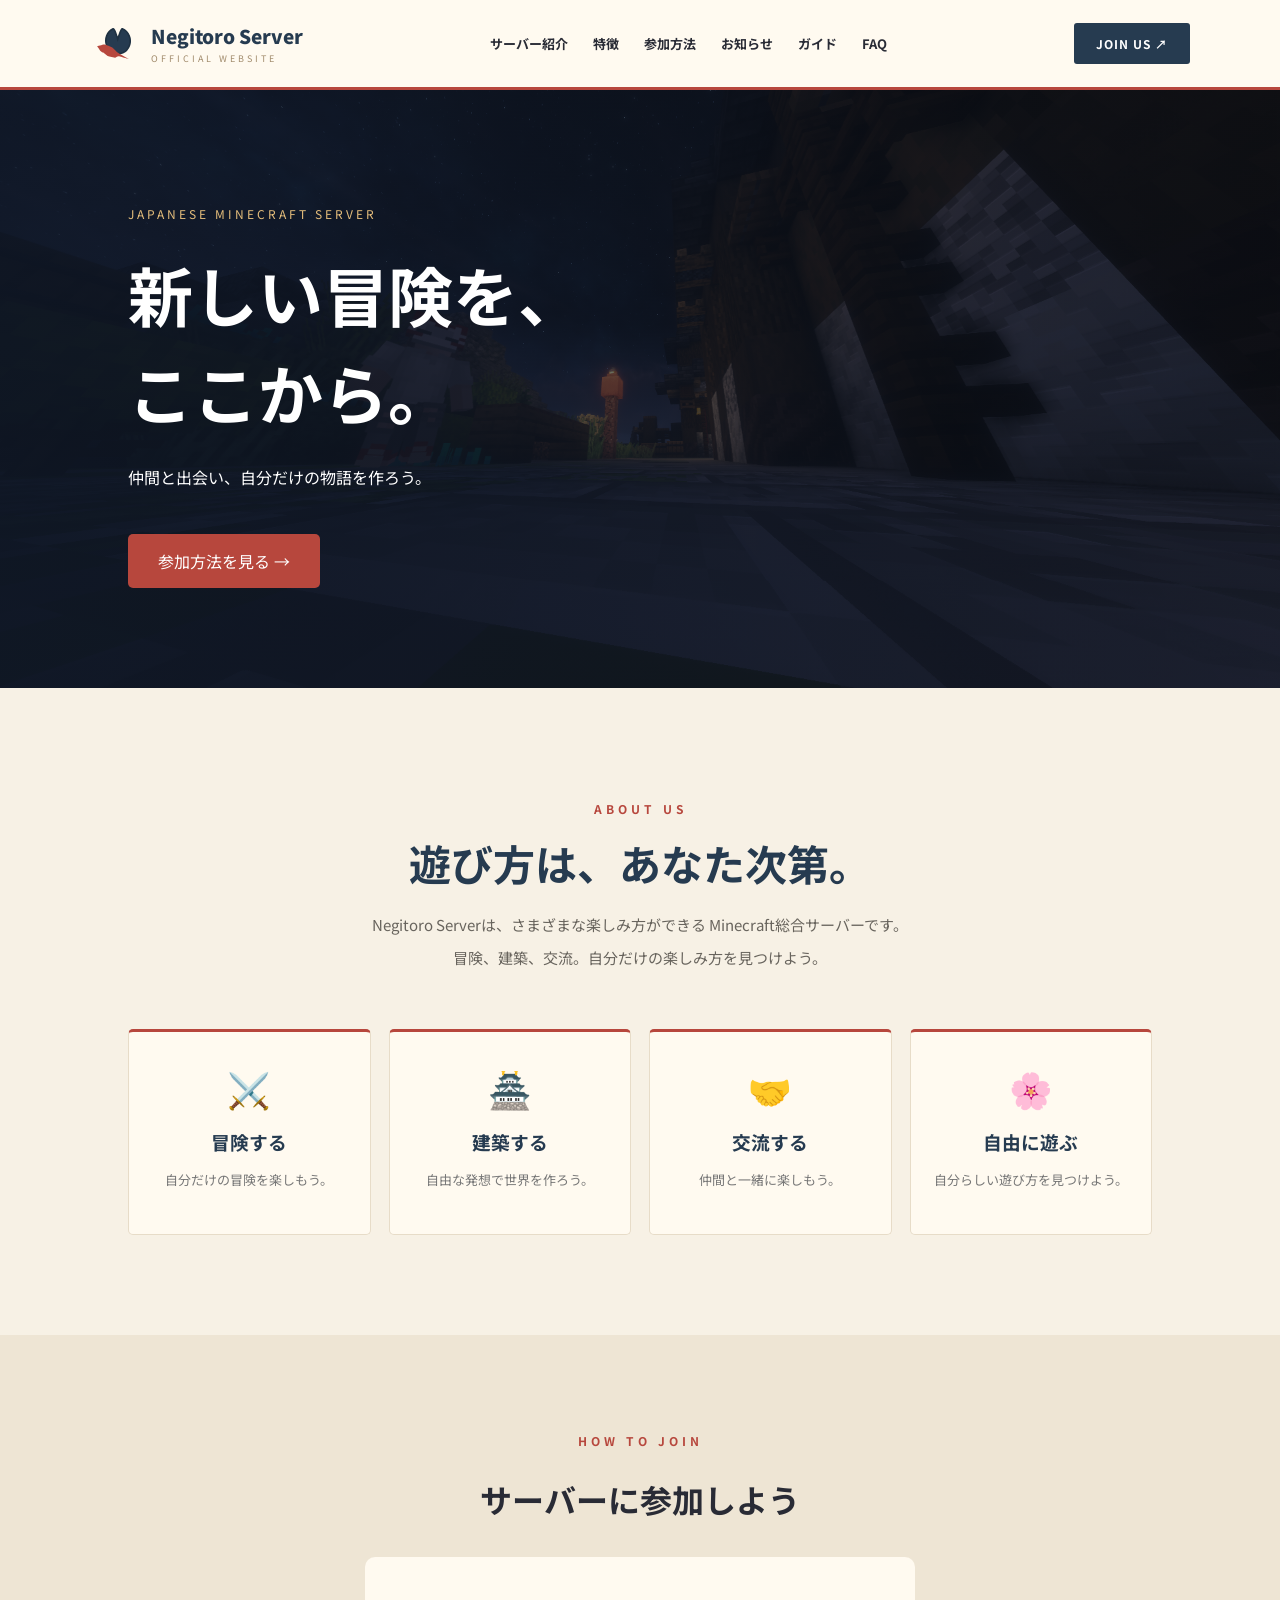
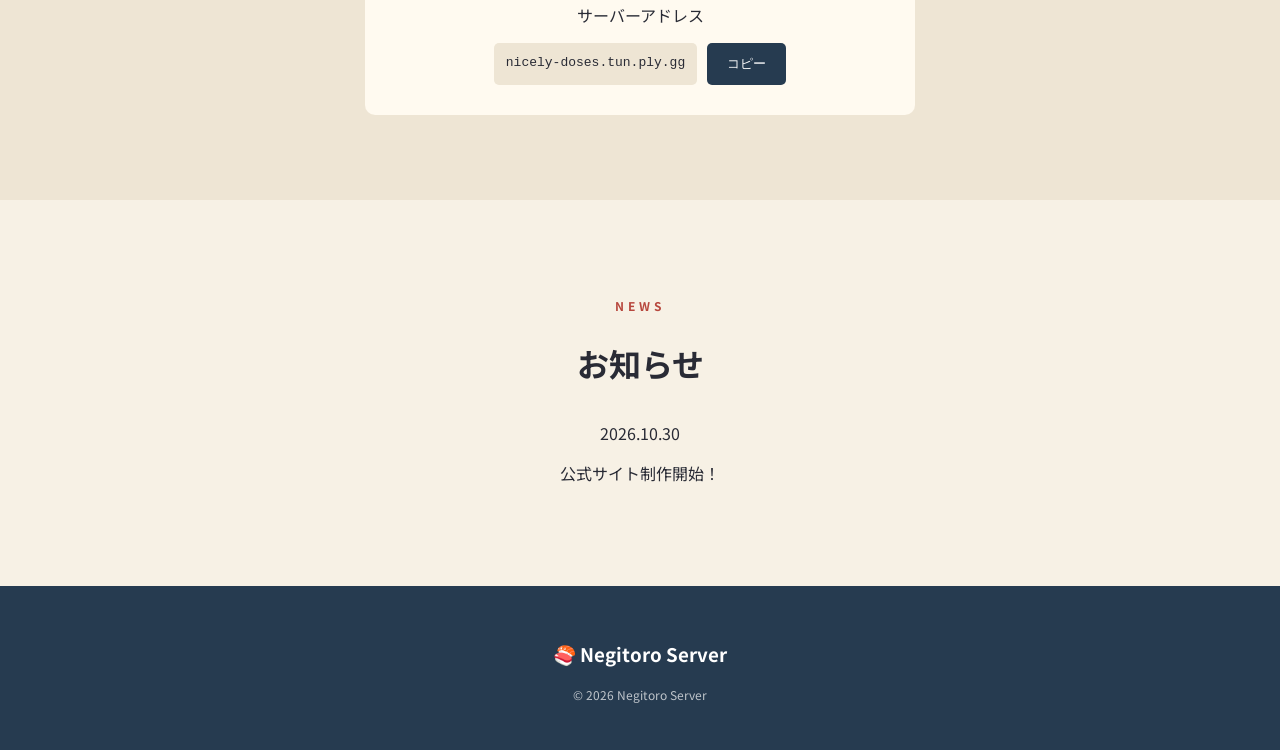
==== index.html @ af5e4510 "Update index.html" ====
<!DOCTYPE html>
<html lang="ja">
<head>
    <meta charset="UTF-8">
    <meta name="viewport" content="width=device-width, initial-scale=1.0">
    <title>Negitoro Server - 公式サイト</title>
    <meta name="description" content="Negitoro Serverの公式サイト！">
    <link rel="stylesheet" href="style.css">
</head>
<body>

<header class="header">
    <a href="#" class="logo">
<span class="logo-mark">
    <img src="images/waterlily.svg" alt="Negitoro Server">
</span>
        <span class="logo-text">
            <strong>Negitoro Server</strong>
            <small>OFFICIAL WEBSITE</small>
        </span>
    </a>

    <nav>
        <a href="#about">サーバー紹介</a>
        <a href="#features">特徴</a>
        <a href="#join">参加方法</a>
        <a href="#news">お知らせ</a>
        <a href="guide.html">ガイド</a>
        <a href="faq.html">FAQ</a>
    </nav>

    <a href="#join" class="header-button">JOIN US ↗</a>
</header>

<main>
    <section class="hero">
        <div class="hero-content">
            <p class="subtitle">JAPANESE MINECRAFT SERVER</p>
            <h1>新しい冒険を、<br>ここから。</h1>
            <p>仲間と出会い、自分だけの物語を作ろう。</p>
            <a href="#join" class="main-button">参加方法を見る →</a>
        </div>
    </section>


    <section id="about" class="section about-section">
        <div class="about-heading">
            <p class="section-label">ABOUT US</p>
            <h2>遊び方は、あなた次第。</h2>
            <p class="about-description">
                Negitoro Serverは、さまざまな楽しみ方ができる
                Minecraft総合サーバーです。<br>
                冒険、建築、交流。自分だけの楽しみ方を見つけよう。
            </p>
        </div>

        <div class="about-grid">
            <div class="about-card">
                <span>⚔️</span>
                <h3>冒険する</h3>
                <p>自分だけの冒険を楽しもう。</p>
            </div>

            <div class="about-card">
                <span>🏯</span>
                <h3>建築する</h3>
                <p>自由な発想で世界を作ろう。</p>
            </div>

            <div class="about-card">
                <span>🤝</span>
                <h3>交流する</h3>
                <p>仲間と一緒に楽しもう。</p>
            </div>

            <div class="about-card">
                <span>🌸</span>
                <h3>自由に遊ぶ</h3>
                <p>自分らしい遊び方を見つけよう。</p>
            </div>
        </div>
    </section>


    <section id="join" class="section join-section">
        <p class="section-label">HOW TO JOIN</p>
        <h2>サーバーに参加しよう</h2>
        <div class="join-box">
            <p>サーバーアドレス</p>
            <div class="address-box">
                <code id="serverAddress">nicely-doses.tun.ply.gg</code>
                <button id="copyButton">コピー</button>
            </div>
        </div>
    </section>

    <section id="news" class="section">
        <p class="section-label">NEWS</p>
        <h2>お知らせ</h2>
        <div class="news-card">
            <span>2026.10.30</span>
            <p>公式サイト制作開始！</p>
        </div>
    </section>
</main>

<footer class="footer">
    <h3>🍣 Negitoro Server</h3>
    <p>© 2026 Negitoro Server</p>
</footer>

<script src="script.js"></script>
</body>
</html>
---- style.css ----
@import url('https://fonts.googleapis.com/css2?family=Noto+Sans+JP:wght@400;500;700;900&display=swap');

:root {
    --paper: #f7f1e5;
    --ink: #292b35;
    --navy: #263b50;
    --red: #b7473d;
    --gold: #c49a52;
}

* {
    box-sizing: border-box;
    scroll-behavior: smooth;
}

body {
    margin: 0;
    background: var(--paper);
    color: var(--ink);
    font-family: 'Noto Sans JP', sans-serif;
}

/* ===== Header ===== */

.header {
    min-height: 90px;
    padding: 15px 7%;
    display: flex;
    justify-content: space-between;
    align-items: center;
    gap: 25px;
    background: #fffaf0;
    border-bottom: 3px solid var(--red);
    position: relative;
    z-index: 10;
}

.logo {
    display: flex;
    align-items: center;
    gap: 13px;
    color: var(--navy);
    text-decoration: none;
}

.logo-mark {
    width: 48px;
    height: 48px;
    display: flex;
    align-items: center;
    justify-content: center;
    background: transparent;
    border-radius: 0;
    overflow: visible;
    flex-shrink: 0;
}

.logo-mark img {
    width: 34px;
    height: 34px;
    object-fit: contain;
    display: block;
}

.logo-text {
    display: flex;
    flex-direction: column;
    gap: 3px;
}

.logo-text strong {
    font-size: 19px;
    font-weight: 900;
}

.logo-text small {
    font-size: 9px;
    letter-spacing: 3px;
    color: #a18b6c;
}

.header nav {
    display: flex;
    align-items: center;
    gap: 25px;
}

.header nav a {
    color: var(--ink);
    text-decoration: none;
    font-size: 13px;
    font-weight: 700;
    transition: 0.2s;
}

.header nav a:hover {
    color: var(--red);
}

.header-button {
    padding: 12px 22px;
    background: var(--navy);
    color: white;
    text-decoration: none;
    font-size: 12px;
    font-weight: bold;
    letter-spacing: 1px;
    border-radius: 3px;
    transition: 0.2s;
}

.header-button:hover {
    background: var(--red);
}

/* ===== Hero ===== */

.hero {
    min-height: 540px;
    padding: 100px 10%;
    display: flex;
    justify-content: space-between;
    align-items: center;
    background:
            linear-gradient(
                    90deg,
                    rgba(15, 23, 38, 0.88),
                    rgba(15, 23, 38, 0.35)
            ),
            url("images/server-spawn.png");
    background-size: cover;
    background-position: center;
    background-repeat: no-repeat;
    color: white;
    position: relative;
    overflow: hidden;
}

.subtitle {
    color: #e4bd7b;
    letter-spacing: 3px;
    font-size: 12px;
}

.hero h1 {
    font-size: clamp(38px, 6vw, 65px);
    line-height: 1.5;
    margin: 20px 0;
}

.hero p {
    line-height: 2;
}

.main-button {
    display: inline-block;
    margin-top: 25px;
    padding: 15px 30px;
    background: var(--red);
    color: white;
    text-decoration: none;
    border-radius: 5px;
    transition: 0.2s;
}

.main-button:hover {
    background: #d05c50;
    transform: translateY(-3px);
}

/* ===== Common Sections ===== */

.section {
    padding: 85px 10%;
    text-align: center;
}

.section-label {
    color: var(--red);
    font-size: 12px;
    letter-spacing: 4px;
    font-weight: bold;
}

.section h2 {
    font-size: 32px;
    margin-bottom: 35px;
}

.section > p:not(.section-label) {
    line-height: 2.2;
}

/* ===== About Section ===== */

.about-section {
    background: var(--paper);
    padding: 100px 10%;
}

.about-heading {
    max-width: 750px;
    margin: 0 auto 55px;
}

.about-heading h2 {
    color: var(--navy);
    font-size: clamp(28px, 4vw, 42px);
    margin: 15px 0;
}

.about-description {
    color: #68645d;
    font-size: 15px;
    line-height: 2.2;
}

.about-grid {
    display: grid;
    grid-template-columns: repeat(4, minmax(0, 1fr));
    gap: 18px;
    max-width: 1100px;
    margin: auto;
}

.about-card {
    padding: 30px 18px;
    background: #fffaf0;
    border: 1px solid #e7dcc8;
    border-top: 3px solid var(--red);
    border-radius: 5px;
    transition: 0.25s;
}

.about-card:hover {
    transform: translateY(-5px);
    box-shadow: 0 8px 22px rgba(38, 59, 80, 0.09);
}

.about-card span {
    font-size: 35px;
}

.about-card h3 {
    color: var(--navy);
    margin: 15px 0 8px;
}

.about-card p {
    color: #777;
    font-size: 13px;
    line-height: 1.8;
}

/* ===== Features ===== */

.feature-grid {
    display: grid;
    grid-template-columns: repeat(3, 1fr);
    gap: 20px;
    margin-top: 40px;
}

.feature-card {
    padding: 35px 20px;
    background: #fffaf0;
    border: 1px solid #e7dcc8;
    border-radius: 8px;
}

.feature-card span {
    font-size: 40px;
}

.feature-card p {
    color: #777;
    font-size: 14px;
}

/* ===== Join Section ===== */

.join-section {
    background: #eee5d4;
}

.join-box {
    max-width: 550px;
    margin: auto;
    padding: 30px;
    background: #fffaf0;
    border-radius: 10px;
}

.address-box {
    display: flex;
    gap: 10px;
    justify-content: center;
    flex-wrap: wrap;
}

.address-box code {
    padding: 12px;
    background: #eee5d4;
    border-radius: 5px;
}

.address-box button {
    padding: 12px 20px;
    background: var(--navy);
    color: white;
    border: none;
    border-radius: 5px;
    cursor: pointer;
}

/* ===== Footer ===== */

.footer {
    padding: 35px;
    text-align: center;
    background: var(--navy);
    color: white;
}

.footer p {
    font-size: 12px;
    opacity: 0.7;
}

/* ===== Responsive ===== */

@media (max-width: 850px) {
    .header {
        flex-direction: column;
        padding: 20px;
    }

    .header nav {
        justify-content: center;
        flex-wrap: wrap;
        gap: 15px;
    }

    .about-grid {
        grid-template-columns: repeat(2, minmax(0, 1fr));
    }

    .feature-grid {
        grid-template-columns: repeat(2, 1fr);
    }
}

@media (max-width: 700px) {
    .hero {
        min-height: 450px;
    }

    .section {
        padding: 65px 7%;
    }
}

@media (max-width: 500px) {
    .about-grid,
    .feature-grid {
        grid-template-columns: 1fr;
    }
}

/* ===== Clickable Guide Cards ===== */

a.about-card,
a.about-card:visited {
    display: block;
    color: inherit;
    text-decoration: none;
}

a.about-card:hover,
a.about-card:focus {
    color: inherit;
    text-decoration: none;
    transform: translateY(-5px);
    box-shadow: 0 10px 25px rgba(0, 0, 0, 0.10);
}

/* ===== Command List ===== */

.command-list {
    max-width: 800px;
    margin: auto;
    display: flex;
    flex-direction: column;
    gap: 12px;
    text-align: left;
}

.command-item {
    display: flex;
    align-items: center;
    gap: 25px;
    padding: 20px 25px;
    background: #fffaf0;
    border: 1px solid #e7dcc8;
    border-left: 4px solid var(--red);
    border-radius: 5px;
}

.command-item code {
    min-width: 130px;
    padding: 9px 12px;
    background: #eee5d4;
    color: var(--navy);
    border-radius: 4px;
    font-weight: bold;
}

.command-item p {
    margin: 0;
    color: #68645d;
    font-size: 14px;
    line-height: 1.8;
}

/* ===== FAQ ===== */

.faq-list {
    max-width: 850px;
    margin: auto;
    display: flex;
    flex-direction: column;
    gap: 18px;
    text-align: left;
}

.faq-item {
    padding: 25px 30px;
    background: #fffaf0;
    border: 1px solid #e7dcc8;
    border-left: 4px solid var(--red);
    border-radius: 5px;
    transition: 0.25s;
}

.faq-item:hover {
    transform: translateY(-3px);
    box-shadow: 0 8px 22px rgba(38, 59, 80, 0.08);
}

.faq-item h3 {
    color: var(--navy);
    font-size: 16px;
    margin: 0 0 12px;
}

.faq-item p {
    color: #68645d;
    font-size: 14px;
    line-height: 2;
    margin: 0;
}

/* ===== Mobile Adjustments ===== */

@media (max-width: 500px) {
    .command-item {
        flex-direction: column;
        align-items: flex-start;
        gap: 12px;
    }

    .faq-item {
        padding: 20px;
    }
}
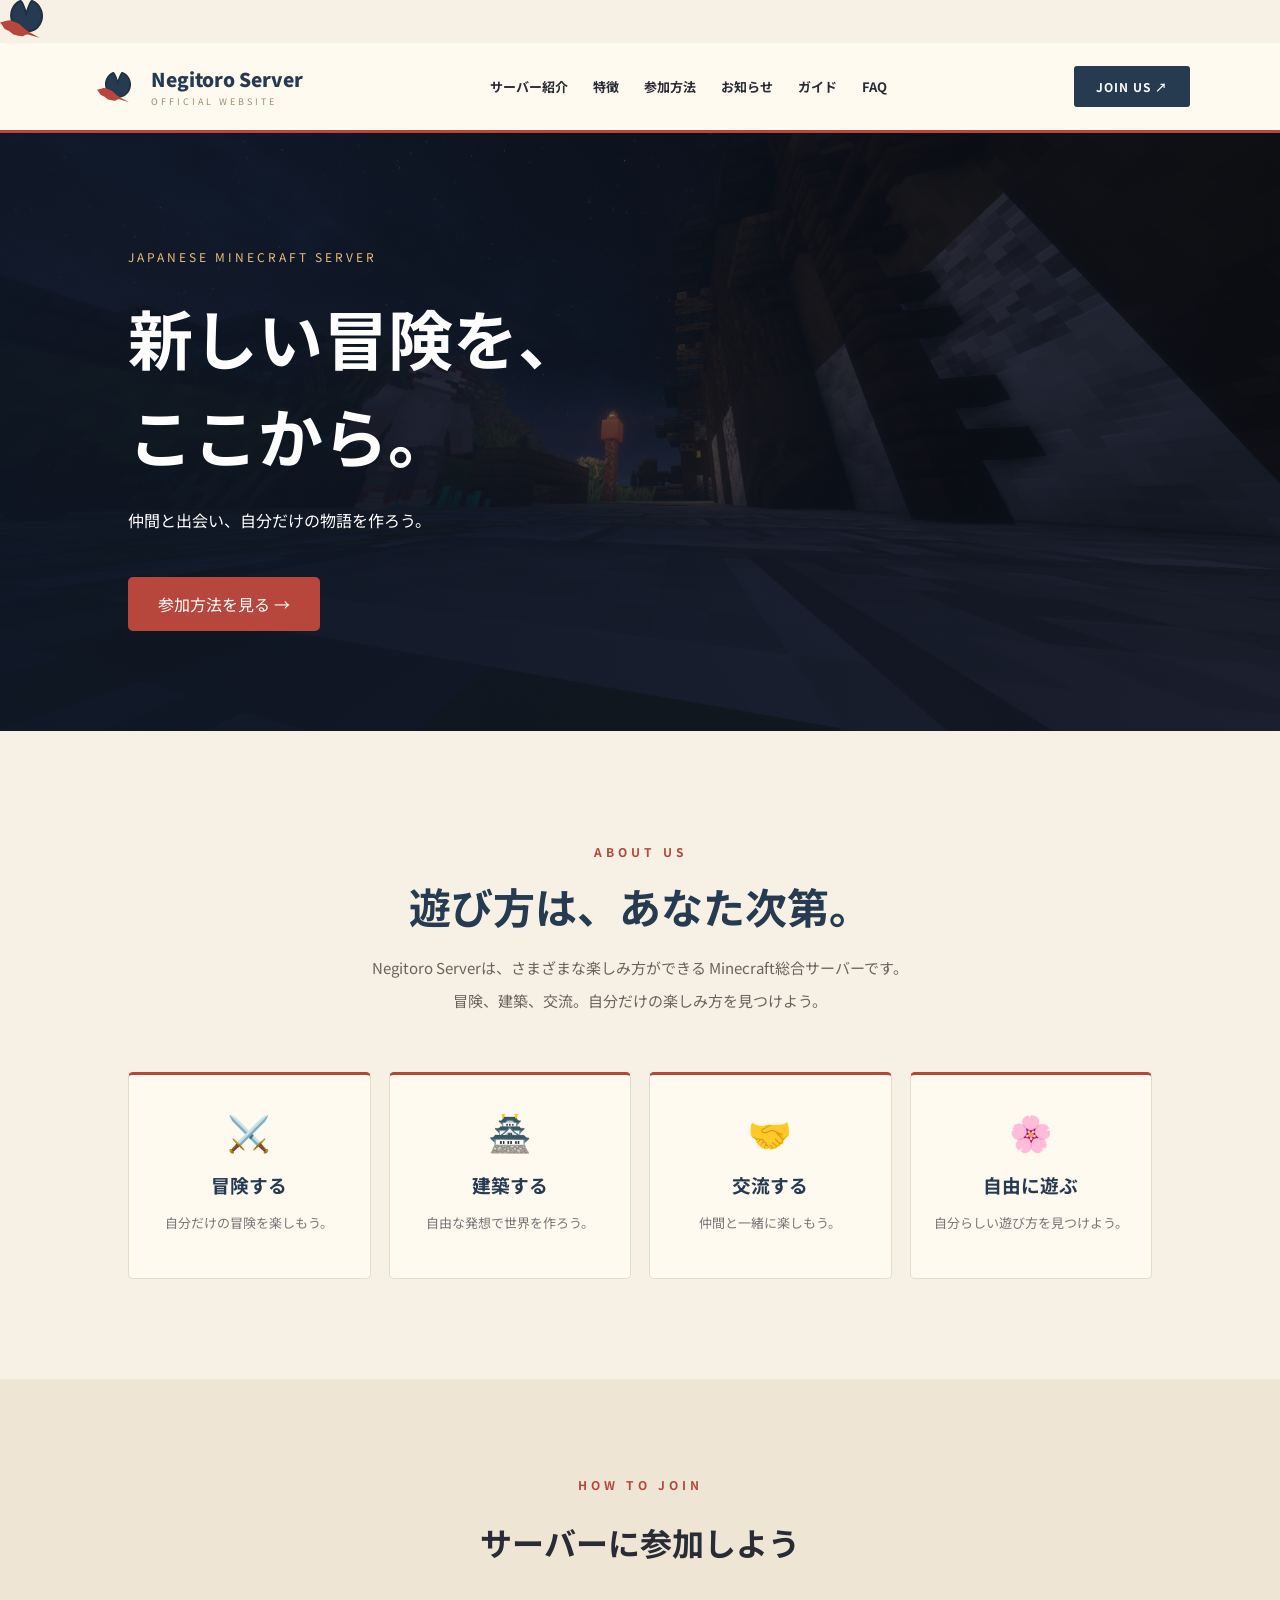
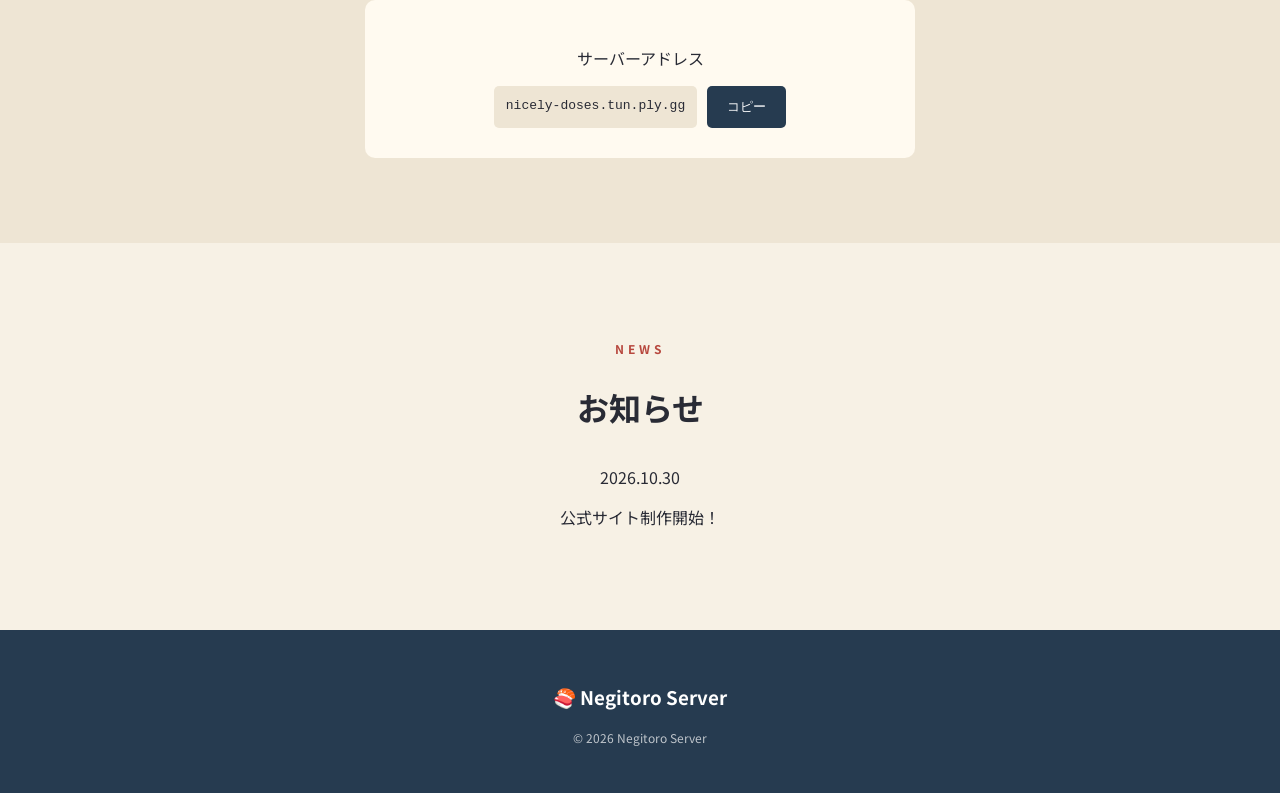
==== commit 3692b061: "Update index.html" ====
--- a/index.html
+++ b/index.html
@@ -9,7 +9,10 @@
     <link rel="stylesheet" href="style.css">
 </head>
 <body>
-
+    <div id="logo-intro">
+    <img src="images/waterlily.svg" alt="">
+</div>
+    
 <header class="header">
     <a href="#" class="logo">
 <span class="logo-mark">
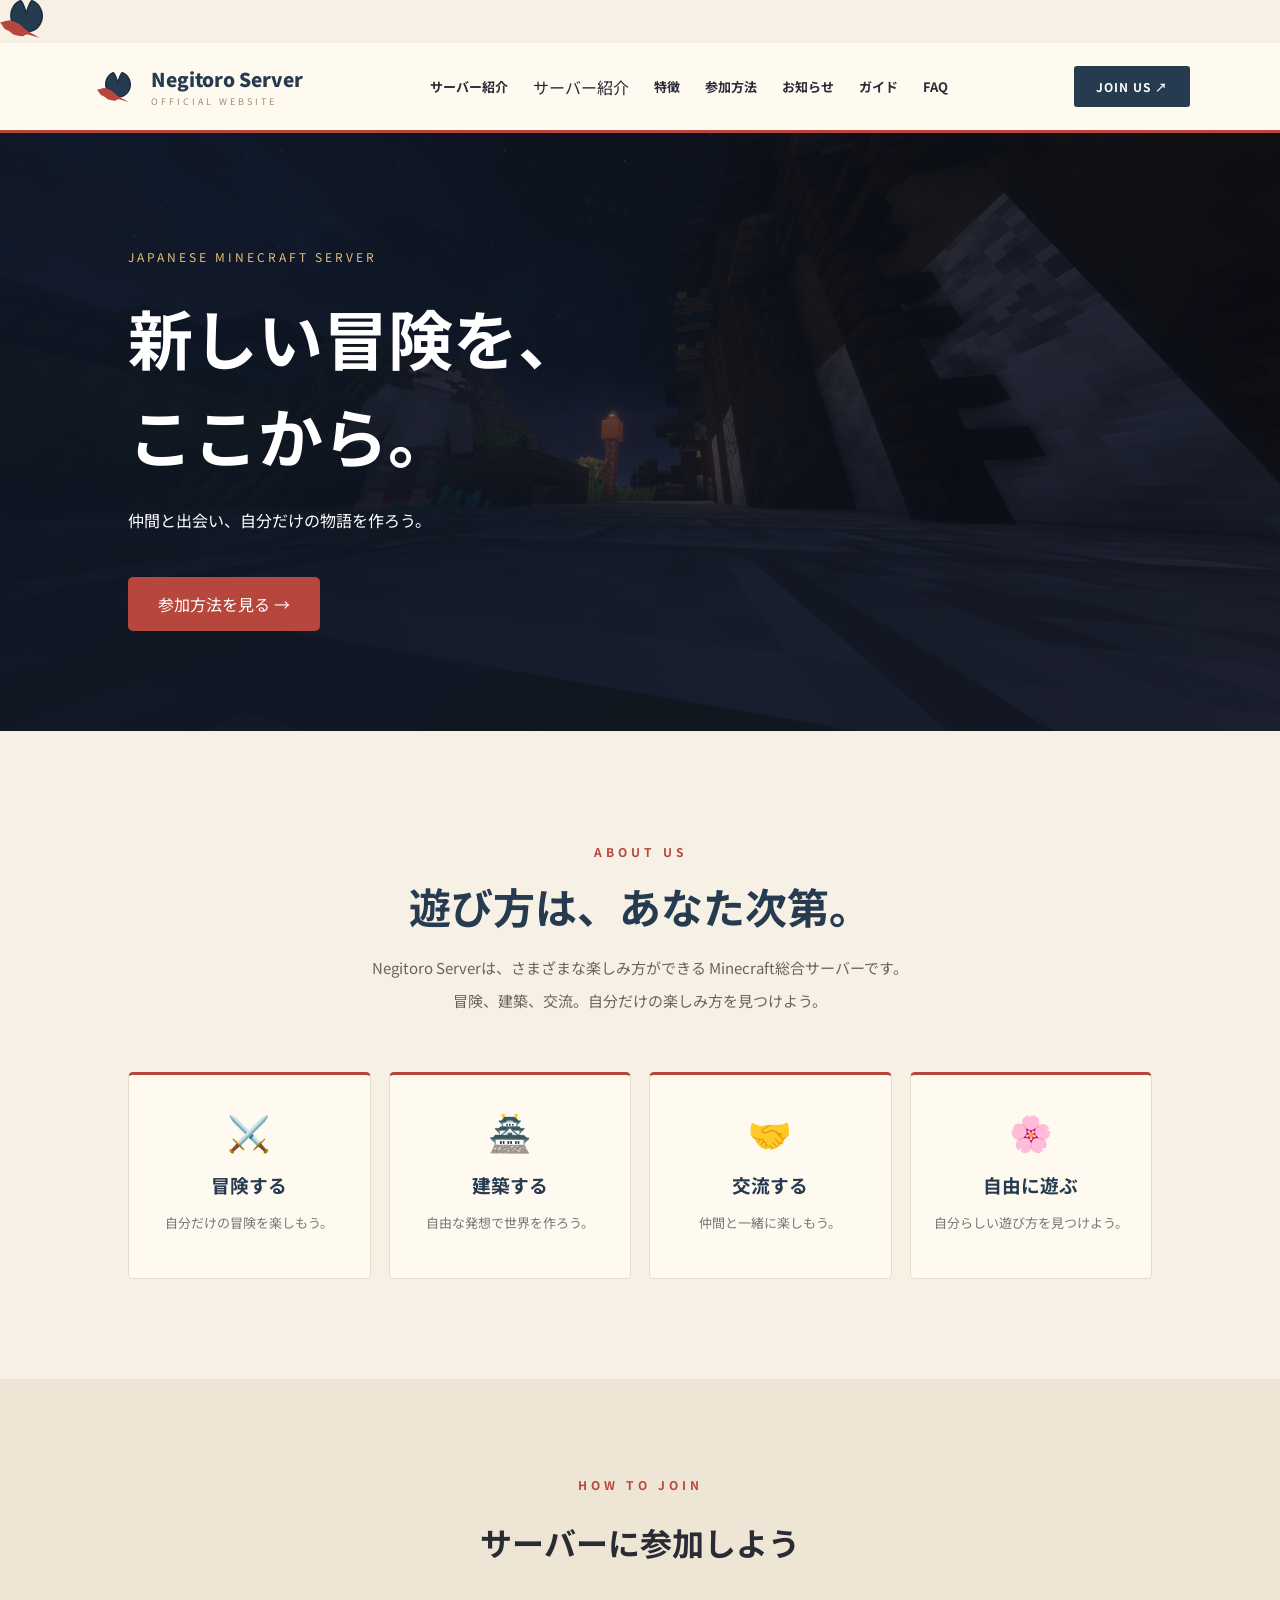
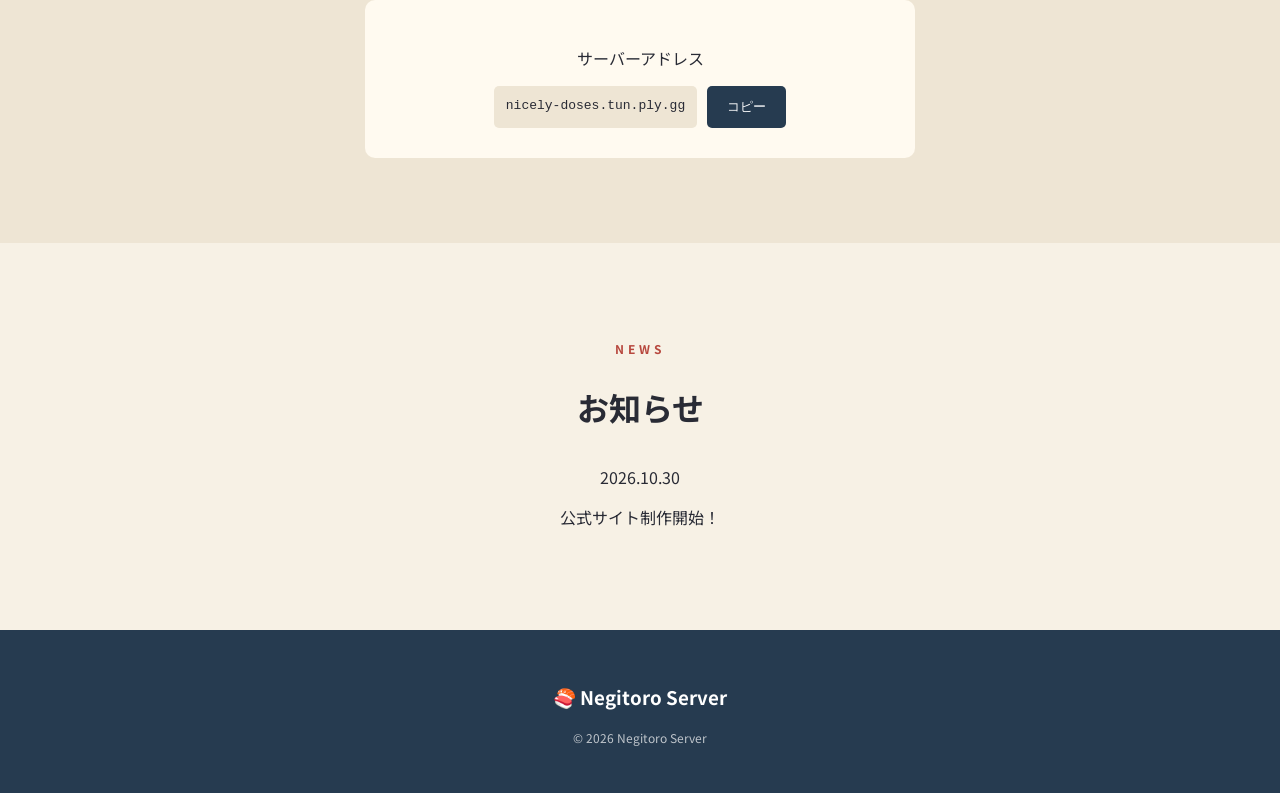
==== commit 8114523d: "Update index.html" ====
--- a/index.html
+++ b/index.html
@@ -25,7 +25,7 @@
     </a>
 
     <nav>
-        <a href="#about">サーバー紹介</a>
+        <a href="servers.html">サーバー紹介</a>サーバー紹介</a>
         <a href="#features">特徴</a>
         <a href="#join">参加方法</a>
         <a href="#news">お知らせ</a>
--- a/style.css
+++ b/style.css
@@ -474,3 +474,146 @@
         padding: 20px;
     }
 }
+/* =================================
+   Servers Page - Layout Fix
+================================= */
+
+.servers-section {
+    width: 100%;
+    overflow: hidden;
+    box-sizing: border-box;
+}
+
+.servers-section .servers-grid {
+    display: grid !important;
+    grid-template-columns: repeat(3, minmax(0, 1fr)) !important;
+    align-items: stretch;
+    gap: 28px;
+    width: 100%;
+    max-width: 1200px;
+    margin: 0 auto;
+    box-sizing: border-box;
+}
+
+.servers-section .server-card {
+    display: flex !important;
+    flex-direction: column !important;
+    width: 100%;
+    min-width: 0;
+    height: 100%;
+    overflow: hidden;
+    box-sizing: border-box;
+}
+
+.servers-section .server-card img {
+    display: block !important;
+    width: 100% !important;
+    max-width: 100% !important;
+    height: 190px !important;
+    min-height: 190px;
+    object-fit: cover;
+    flex-shrink: 0;
+}
+
+.servers-section .server-card-content {
+    display: flex;
+    flex-direction: column;
+    flex: 1;
+    min-width: 0;
+    box-sizing: border-box;
+}
+
+.servers-section .server-card-content p {
+    flex: 1;
+}
+
+@media (max-width: 900px) {
+    .servers-section .servers-grid {
+        grid-template-columns: repeat(2, minmax(0, 1fr)) !important;
+    }
+}
+
+@media (max-width: 600px) {
+    .servers-section .servers-grid {
+        grid-template-columns: minmax(0, 1fr) !important;
+    }
+
+    .servers-section .server-card img {
+        height: auto !important;
+        aspect-ratio: 16 / 9;
+    }
+}
+/* Servers Hero Text Fix */
+
+.servers-hero {
+    display: flex;
+    flex-direction: column;
+    align-items: center;
+    justify-content: center;
+    width: 100%;
+    min-height: 340px;
+    padding: 80px 20px;
+    box-sizing: border-box;
+    text-align: center;
+    overflow: hidden;
+}
+
+.servers-hero .section-label {
+    display: block;
+    margin: 0 0 18px;
+    text-align: center;
+}
+
+.servers-hero h1 {
+    display: block;
+    width: 100%;
+    max-width: 900px;
+    margin: 0 auto 20px;
+    font-size: clamp(30px, 4vw, 48px);
+    line-height: 1.6;
+    text-align: center;
+    overflow-wrap: anywhere;
+}
+
+.servers-hero p:last-child {
+    display: block;
+    width: 100%;
+    margin: 0 auto;
+    line-height: 1.9;
+    text-align: center;
+}
+/* Servers Bottom Text Fix */
+
+.servers-bottom {
+    display: flex;
+    flex-direction: column;
+    align-items: center;
+    justify-content: center;
+    width: 100%;
+    min-height: 300px;
+    padding: 75px 20px;
+    box-sizing: border-box;
+    text-align: center;
+}
+
+.servers-bottom h2 {
+    width: 100%;
+    margin: 0 auto 20px;
+    font-size: clamp(24px, 3vw, 34px);
+    line-height: 1.5;
+    text-align: center;
+}
+
+.servers-bottom p {
+    width: 100%;
+    max-width: 700px;
+    margin: 0 auto 30px;
+    font-size: 15px;
+    line-height: 2;
+    text-align: center;
+}
+
+.servers-bottom .main-button {
+    display: inline-block;
+    margin: 0 auto;
+}
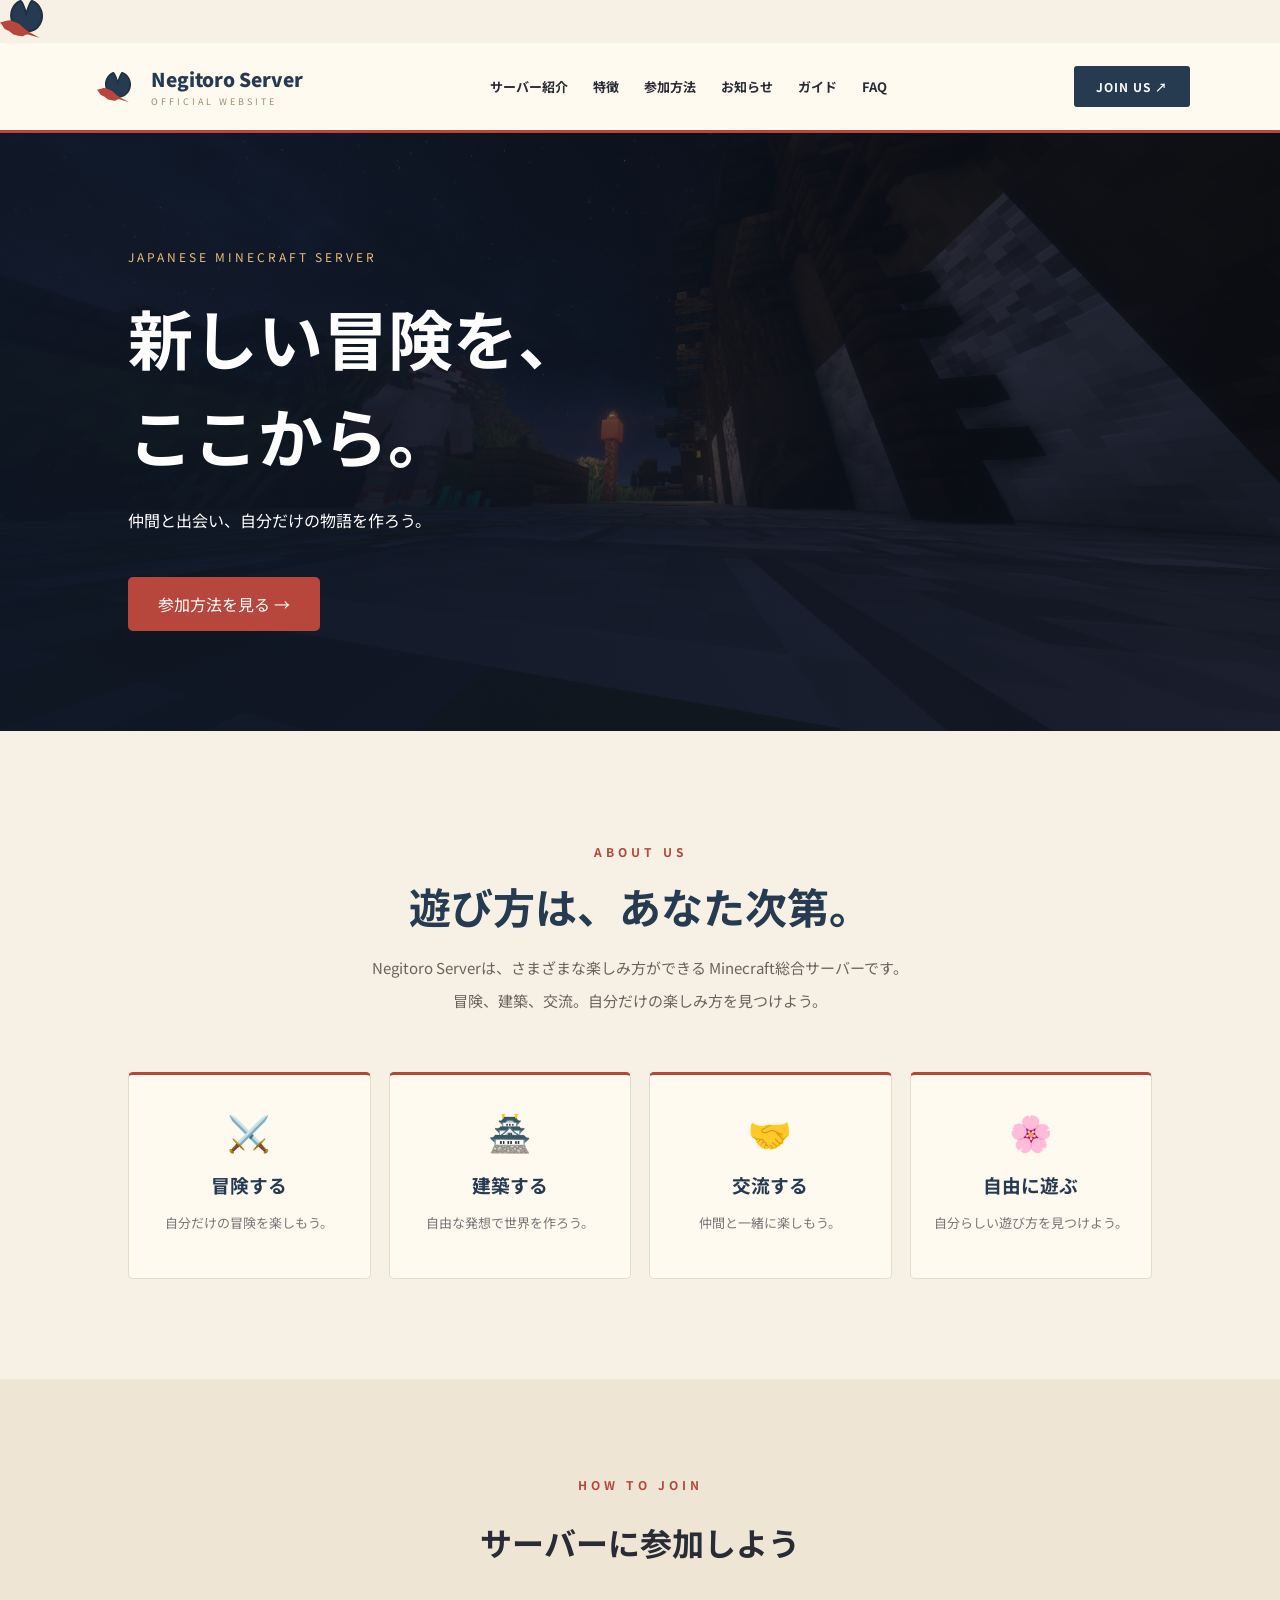
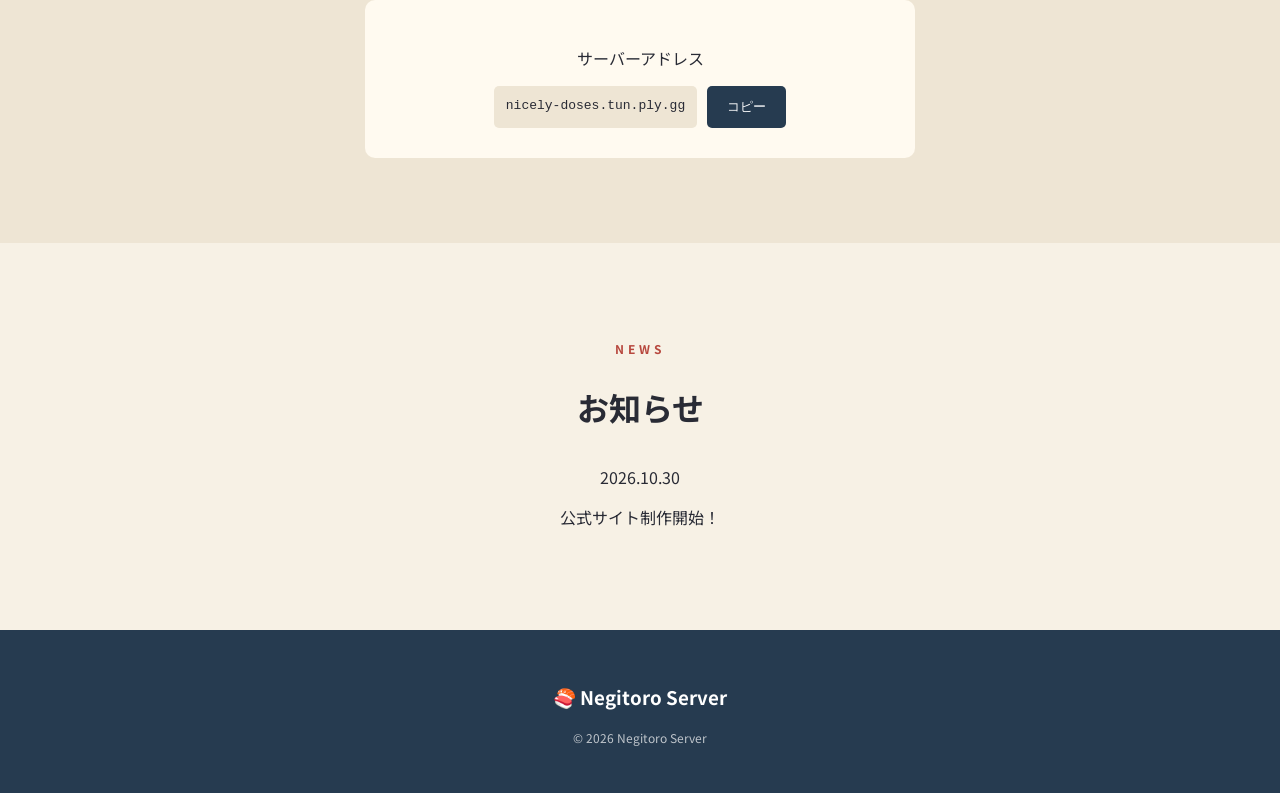
==== commit a968bdf9: "Update index.html" ====
--- a/index.html
+++ b/index.html
@@ -25,7 +25,7 @@
     </a>
 
     <nav>
-        <a href="servers.html">サーバー紹介</a>サーバー紹介</a>
+        <a href="servers.html">サーバー紹介</a>
         <a href="#features">特徴</a>
         <a href="#join">参加方法</a>
         <a href="#news">お知らせ</a>
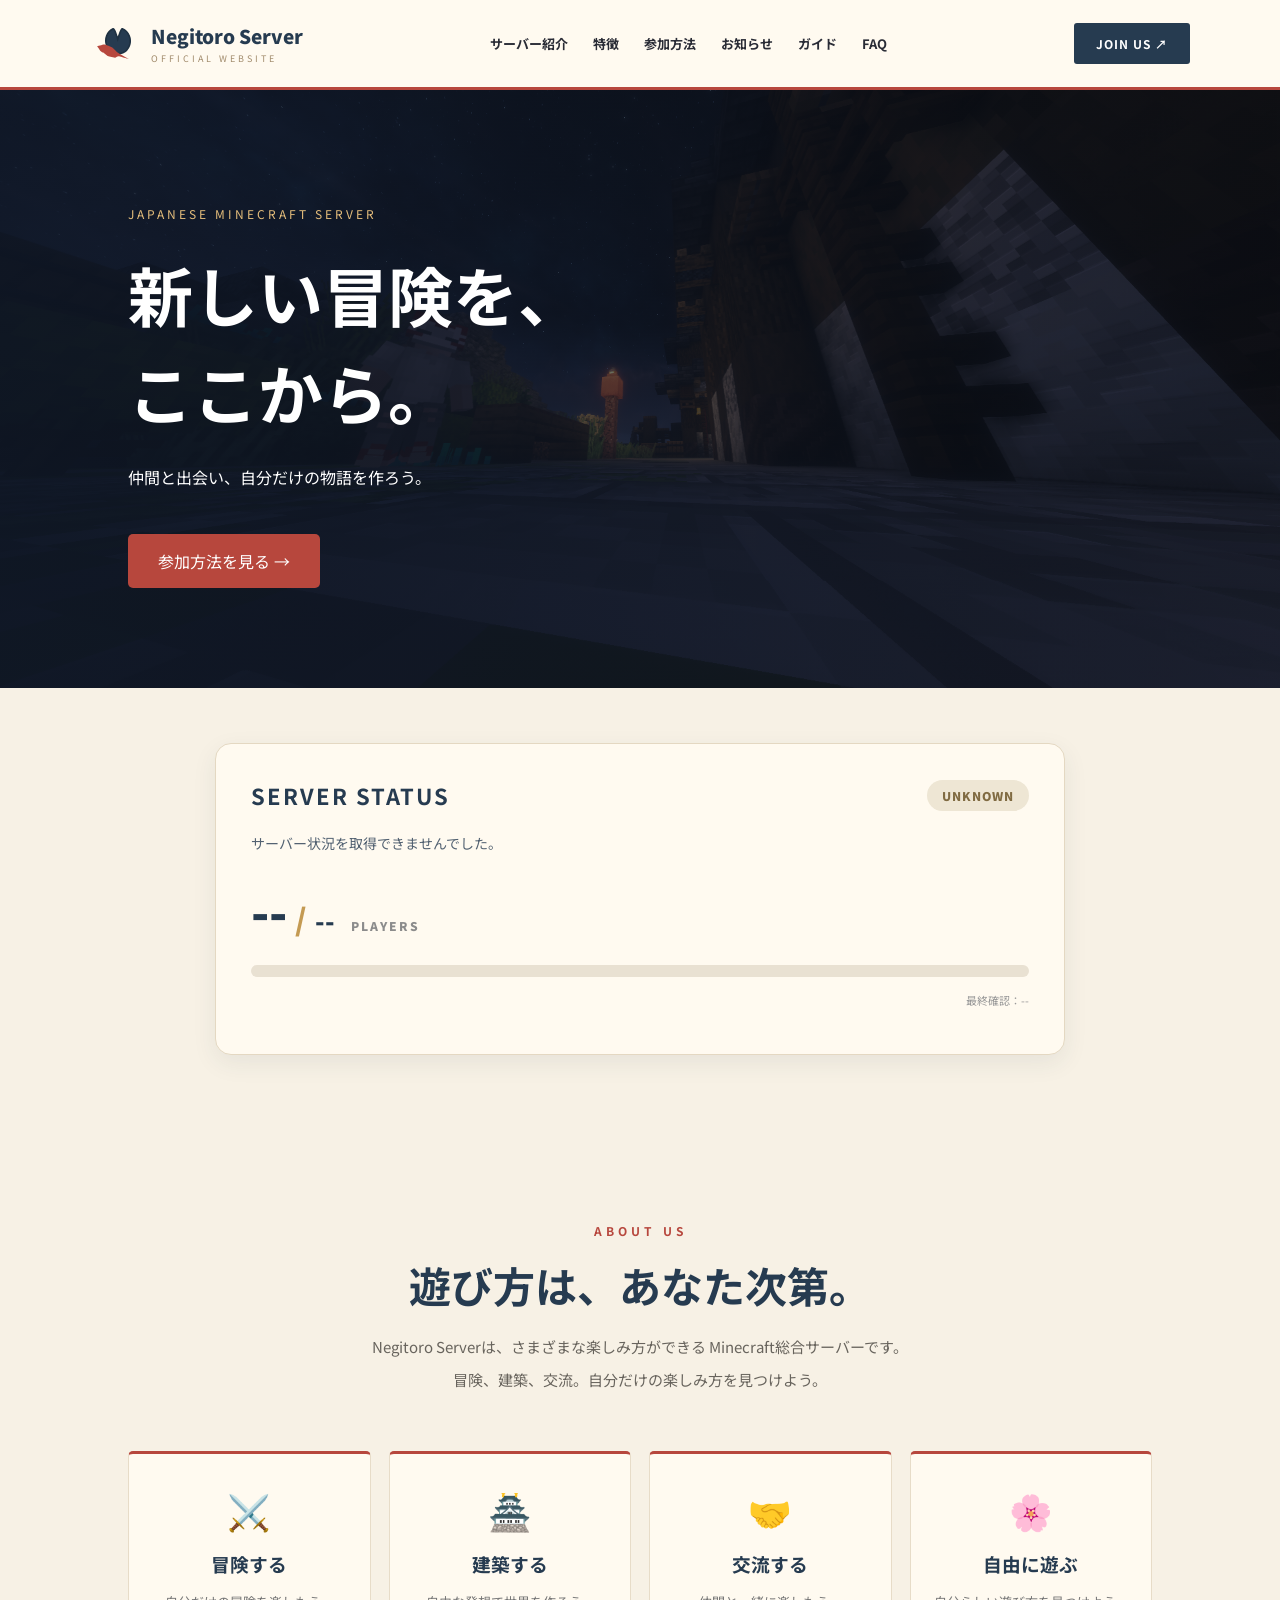
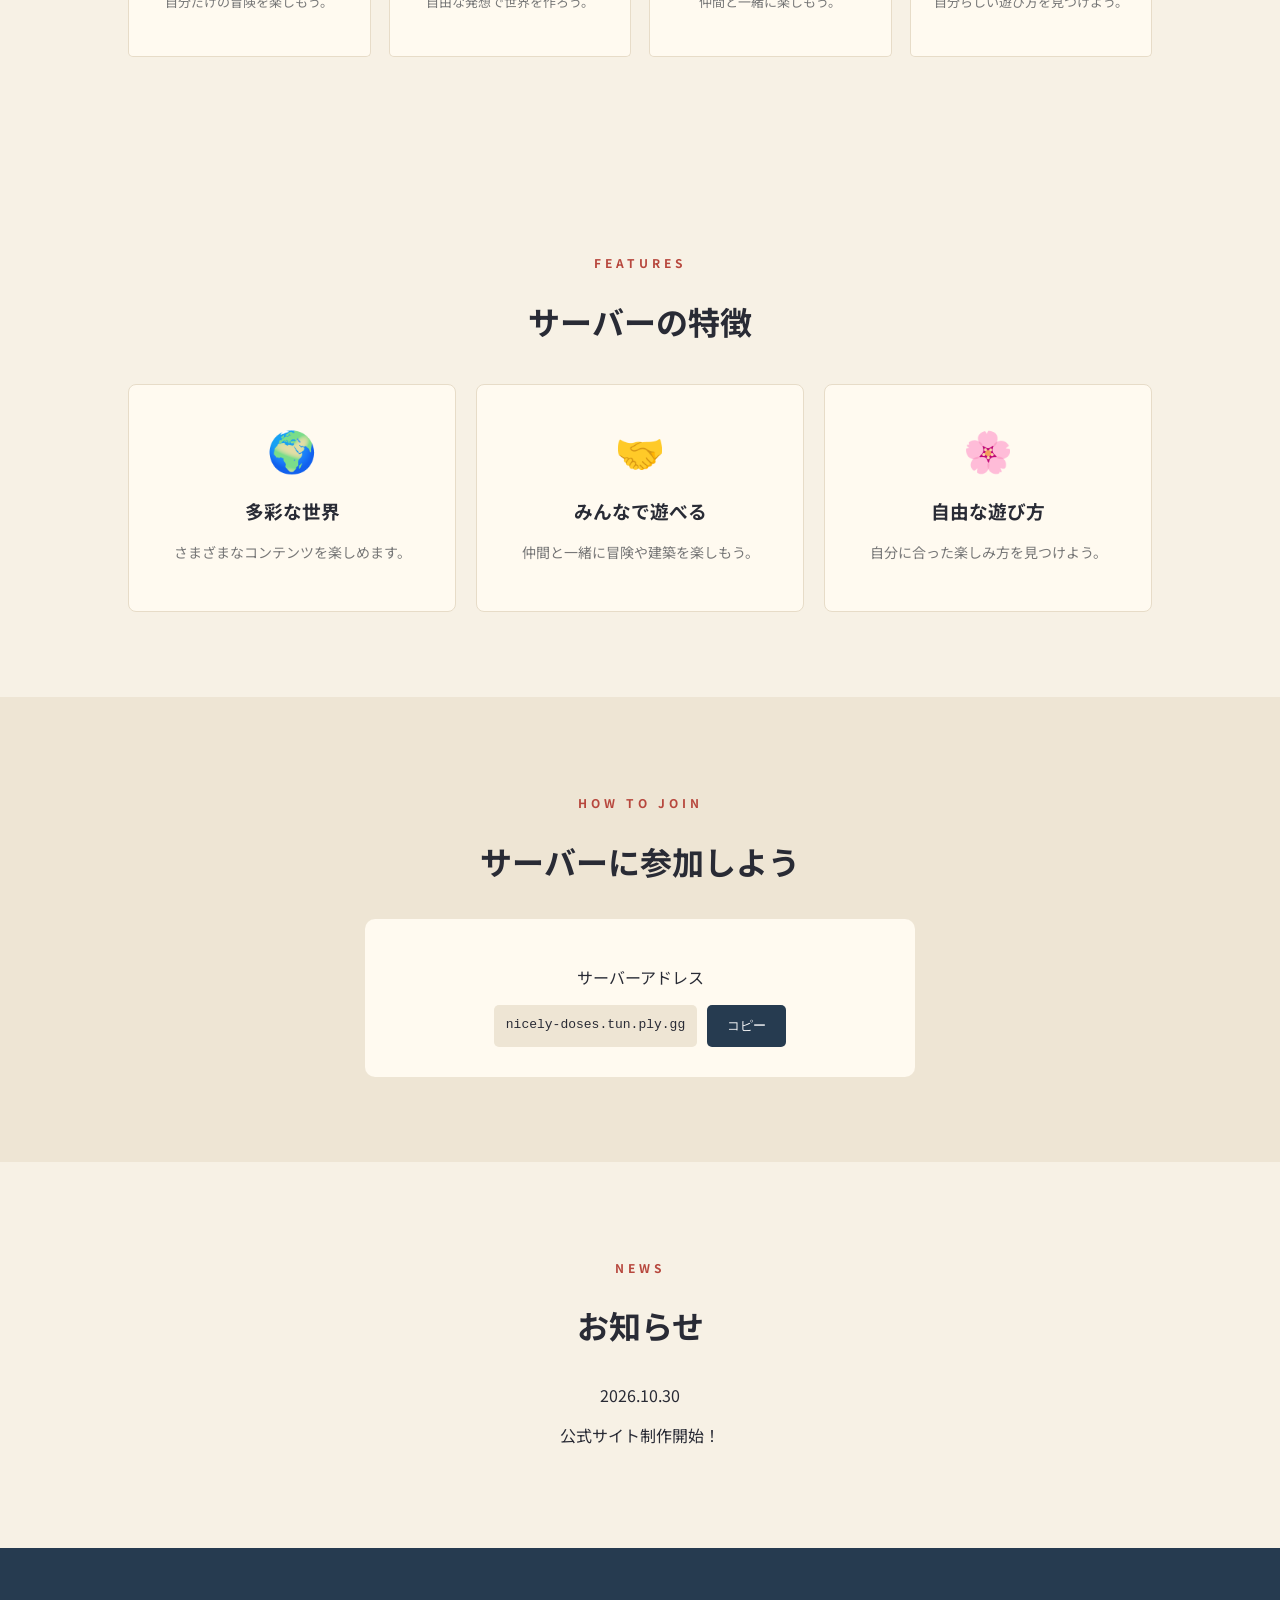
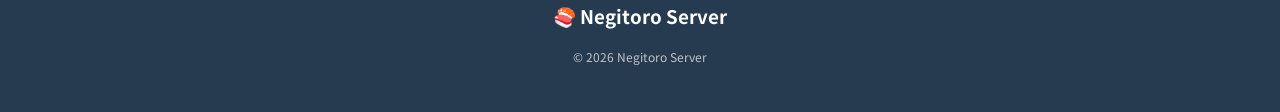
==== commit 14302c17: "Update index.html" ====
--- a/index.html
+++ b/index.html
@@ -4,115 +4,276 @@
 <head>
     <meta charset="UTF-8">
     <meta name="viewport" content="width=device-width, initial-scale=1.0">
+
     <title>Negitoro Server - 公式サイト</title>
     <meta name="description" content="Negitoro Serverの公式サイト！">
+
     <link rel="stylesheet" href="style.css">
 </head>
+
 <body>
+
+    <!-- Opening Animation -->
     <div id="logo-intro">
-    <img src="images/waterlily.svg" alt="">
-</div>
-    
-<header class="header">
-    <a href="#" class="logo">
-<span class="logo-mark">
-    <img src="images/waterlily.svg" alt="Negitoro Server">
-</span>
-        <span class="logo-text">
-            <strong>Negitoro Server</strong>
-            <small>OFFICIAL WEBSITE</small>
-        </span>
-    </a>
-
-    <nav>
-        <a href="servers.html">サーバー紹介</a>
-        <a href="#features">特徴</a>
-        <a href="#join">参加方法</a>
-        <a href="#news">お知らせ</a>
-        <a href="guide.html">ガイド</a>
-        <a href="faq.html">FAQ</a>
-    </nav>
-
-    <a href="#join" class="header-button">JOIN US ↗</a>
-</header>
-
-<main>
-    <section class="hero">
-        <div class="hero-content">
-            <p class="subtitle">JAPANESE MINECRAFT SERVER</p>
-            <h1>新しい冒険を、<br>ここから。</h1>
-            <p>仲間と出会い、自分だけの物語を作ろう。</p>
-            <a href="#join" class="main-button">参加方法を見る →</a>
-        </div>
-    </section>
-
-
-    <section id="about" class="section about-section">
-        <div class="about-heading">
-            <p class="section-label">ABOUT US</p>
-            <h2>遊び方は、あなた次第。</h2>
-            <p class="about-description">
-                Negitoro Serverは、さまざまな楽しみ方ができる
-                Minecraft総合サーバーです。<br>
-                冒険、建築、交流。自分だけの楽しみ方を見つけよう。
+        <img src="images/waterlily.svg" alt="">
+    </div>
+
+    <!-- Header -->
+    <header class="header">
+
+        <a href="#" class="logo">
+
+            <span class="logo-mark">
+                <img src="images/waterlily.svg" alt="Negitoro Server">
+            </span>
+
+            <span class="logo-text">
+                <strong>Negitoro Server</strong>
+                <small>OFFICIAL WEBSITE</small>
+            </span>
+
+        </a>
+
+        <nav>
+            <a href="servers.html">サーバー紹介</a>
+            <a href="#features">特徴</a>
+            <a href="#join">参加方法</a>
+            <a href="#news">お知らせ</a>
+            <a href="guide.html">ガイド</a>
+            <a href="faq.html">FAQ</a>
+        </nav>
+
+        <a href="#join" class="header-button">
+            JOIN US ↗
+        </a>
+
+    </header>
+
+    <main>
+
+        <!-- Hero -->
+        <section class="hero">
+
+            <div class="hero-content">
+
+                <p class="subtitle">
+                    JAPANESE MINECRAFT SERVER
+                </p>
+
+                <h1>
+                    新しい冒険を、<br>
+                    ここから。
+                </h1>
+
+                <p>
+                    仲間と出会い、自分だけの物語を作ろう。
+                </p>
+
+                <a href="#join" class="main-button">
+                    参加方法を見る →
+                </a>
+
+            </div>
+
+        </section>
+
+
+        <!-- Server Status -->
+        <section class="server-status-section">
+
+            <div class="server-status-card">
+
+                <div class="status-heading">
+
+                    <h2>SERVER STATUS</h2>
+
+                    <span id="serverStatus" class="status-label unknown">
+                        CHECKING
+                    </span>
+
+                </div>
+
+                <p id="statusMessage">
+                    サーバー状況を確認しています...
+                </p>
+
+                <div class="player-count">
+
+                    <span id="playerCount">--</span>
+
+                    <span class="player-separator">/</span>
+
+                    <span id="playerMax">--</span>
+
+                    <span class="player-unit">
+                        PLAYERS
+                    </span>
+
+                </div>
+
+                <div class="status-progress">
+                    <div id="statusBarFill"></div>
+                </div>
+
+                <p id="statusLastUpdated" class="status-updated">
+                    最終確認：--
+                </p>
+
+            </div>
+
+        </section>
+
+
+        <!-- About -->
+        <section id="about" class="section about-section">
+
+            <div class="about-heading">
+
+                <p class="section-label">
+                    ABOUT US
+                </p>
+
+                <h2>
+                    遊び方は、あなた次第。
+                </h2>
+
+                <p class="about-description">
+                    Negitoro Serverは、さまざまな楽しみ方ができる
+                    Minecraft総合サーバーです。<br>
+                    冒険、建築、交流。自分だけの楽しみ方を見つけよう。
+                </p>
+
+            </div>
+
+            <div class="about-grid">
+
+                <div class="about-card">
+                    <span>⚔️</span>
+                    <h3>冒険する</h3>
+                    <p>自分だけの冒険を楽しもう。</p>
+                </div>
+
+                <div class="about-card">
+                    <span>🏯</span>
+                    <h3>建築する</h3>
+                    <p>自由な発想で世界を作ろう。</p>
+                </div>
+
+                <div class="about-card">
+                    <span>🤝</span>
+                    <h3>交流する</h3>
+                    <p>仲間と一緒に楽しもう。</p>
+                </div>
+
+                <div class="about-card">
+                    <span>🌸</span>
+                    <h3>自由に遊ぶ</h3>
+                    <p>自分らしい遊び方を見つけよう。</p>
+                </div>
+
+            </div>
+
+        </section>
+
+
+        <!-- Features -->
+        <section id="features" class="section">
+
+            <p class="section-label">
+                FEATURES
             </p>
-        </div>
-
-        <div class="about-grid">
-            <div class="about-card">
-                <span>⚔️</span>
-                <h3>冒険する</h3>
-                <p>自分だけの冒険を楽しもう。</p>
-            </div>
-
-            <div class="about-card">
-                <span>🏯</span>
-                <h3>建築する</h3>
-                <p>自由な発想で世界を作ろう。</p>
-            </div>
-
-            <div class="about-card">
-                <span>🤝</span>
-                <h3>交流する</h3>
-                <p>仲間と一緒に楽しもう。</p>
-            </div>
-
-            <div class="about-card">
-                <span>🌸</span>
-                <h3>自由に遊ぶ</h3>
-                <p>自分らしい遊び方を見つけよう。</p>
-            </div>
-        </div>
-    </section>
-
-
-    <section id="join" class="section join-section">
-        <p class="section-label">HOW TO JOIN</p>
-        <h2>サーバーに参加しよう</h2>
-        <div class="join-box">
-            <p>サーバーアドレス</p>
-            <div class="address-box">
-                <code id="serverAddress">nicely-doses.tun.ply.gg</code>
-                <button id="copyButton">コピー</button>
-            </div>
-        </div>
-    </section>
-
-    <section id="news" class="section">
-        <p class="section-label">NEWS</p>
-        <h2>お知らせ</h2>
-        <div class="news-card">
-            <span>2026.10.30</span>
-            <p>公式サイト制作開始！</p>
-        </div>
-    </section>
-</main>
-
-<footer class="footer">
-    <h3>🍣 Negitoro Server</h3>
-    <p>© 2026 Negitoro Server</p>
-</footer>
-
-<script src="script.js"></script>
+
+            <h2>サーバーの特徴</h2>
+
+            <div class="feature-grid">
+
+                <div class="feature-card">
+                    <span>🌍</span>
+                    <h3>多彩な世界</h3>
+                    <p>さまざまなコンテンツを楽しめます。</p>
+                </div>
+
+                <div class="feature-card">
+                    <span>🤝</span>
+                    <h3>みんなで遊べる</h3>
+                    <p>仲間と一緒に冒険や建築を楽しもう。</p>
+                </div>
+
+                <div class="feature-card">
+                    <span>🌸</span>
+                    <h3>自由な遊び方</h3>
+                    <p>自分に合った楽しみ方を見つけよう。</p>
+                </div>
+
+            </div>
+
+        </section>
+
+
+        <!-- Join -->
+        <section id="join" class="section join-section">
+
+            <p class="section-label">
+                HOW TO JOIN
+            </p>
+
+            <h2>サーバーに参加しよう</h2>
+
+            <div class="join-box">
+
+                <p>サーバーアドレス</p>
+
+                <div class="address-box">
+
+                    <code id="serverAddress">
+                        nicely-doses.tun.ply.gg
+                    </code>
+
+                    <button id="copyButton">
+                        コピー
+                    </button>
+
+                </div>
+
+            </div>
+
+        </section>
+
+
+        <!-- News -->
+        <section id="news" class="section">
+
+            <p class="section-label">
+                NEWS
+            </p>
+
+            <h2>お知らせ</h2>
+
+            <div class="news-card">
+
+                <span>2026.10.30</span>
+
+                <p>公式サイト制作開始！</p>
+
+            </div>
+
+        </section>
+
+    </main>
+
+
+    <!-- Footer -->
+    <footer class="footer">
+
+        <h3>🍣 Negitoro Server</h3>
+
+        <p>© 2026 Negitoro Server</p>
+
+    </footer>
+
+
+    <!-- JavaScript -->
+    <script src="script.js"></script>
+
 </body>
 </html>
--- a/style.css
+++ b/style.css
@@ -1,619 +1,906 @@
-
-@import url('https://fonts.googleapis.com/css2?family=Noto+Sans+JP:wght@400;500;700;900&display=swap');
-
-:root {
-    --paper: #f7f1e5;
-    --ink: #292b35;
-    --navy: #263b50;
-    --red: #b7473d;
-    --gold: #c49a52;
-}
-
-* {
-    box-sizing: border-box;
-    scroll-behavior: smooth;
-}
-
-body {
-    margin: 0;
-    background: var(--paper);
-    color: var(--ink);
-    font-family: 'Noto Sans JP', sans-serif;
-}
-
-/* ===== Header ===== */
-
-.header {
-    min-height: 90px;
-    padding: 15px 7%;
-    display: flex;
-    justify-content: space-between;
-    align-items: center;
-    gap: 25px;
-    background: #fffaf0;
-    border-bottom: 3px solid var(--red);
-    position: relative;
-    z-index: 10;
-}
-
-.logo {
-    display: flex;
-    align-items: center;
-    gap: 13px;
-    color: var(--navy);
-    text-decoration: none;
-}
-
-.logo-mark {
-    width: 48px;
-    height: 48px;
-    display: flex;
-    align-items: center;
-    justify-content: center;
-    background: transparent;
-    border-radius: 0;
-    overflow: visible;
-    flex-shrink: 0;
-}
-
-.logo-mark img {
-    width: 34px;
-    height: 34px;
-    object-fit: contain;
-    display: block;
-}
-
-.logo-text {
-    display: flex;
-    flex-direction: column;
-    gap: 3px;
-}
-
-.logo-text strong {
-    font-size: 19px;
-    font-weight: 900;
-}
-
-.logo-text small {
-    font-size: 9px;
-    letter-spacing: 3px;
-    color: #a18b6c;
-}
-
-.header nav {
-    display: flex;
-    align-items: center;
-    gap: 25px;
-}
-
-.header nav a {
-    color: var(--ink);
-    text-decoration: none;
-    font-size: 13px;
-    font-weight: 700;
-    transition: 0.2s;
-}
-
-.header nav a:hover {
-    color: var(--red);
-}
-
-.header-button {
-    padding: 12px 22px;
-    background: var(--navy);
-    color: white;
-    text-decoration: none;
-    font-size: 12px;
-    font-weight: bold;
-    letter-spacing: 1px;
-    border-radius: 3px;
-    transition: 0.2s;
-}
-
-.header-button:hover {
-    background: var(--red);
-}
-
-/* ===== Hero ===== */
-
-.hero {
-    min-height: 540px;
-    padding: 100px 10%;
-    display: flex;
-    justify-content: space-between;
-    align-items: center;
-    background:
-            linear-gradient(
-                    90deg,
-                    rgba(15, 23, 38, 0.88),
-                    rgba(15, 23, 38, 0.35)
-            ),
-            url("images/server-spawn.png");
-    background-size: cover;
-    background-position: center;
-    background-repeat: no-repeat;
-    color: white;
-    position: relative;
-    overflow: hidden;
-}
-
-.subtitle {
-    color: #e4bd7b;
-    letter-spacing: 3px;
-    font-size: 12px;
-}
-
-.hero h1 {
-    font-size: clamp(38px, 6vw, 65px);
-    line-height: 1.5;
-    margin: 20px 0;
-}
-
-.hero p {
-    line-height: 2;
-}
-
-.main-button {
-    display: inline-block;
-    margin-top: 25px;
-    padding: 15px 30px;
-    background: var(--red);
-    color: white;
-    text-decoration: none;
-    border-radius: 5px;
-    transition: 0.2s;
-}
-
-.main-button:hover {
-    background: #d05c50;
-    transform: translateY(-3px);
-}
-
-/* ===== Common Sections ===== */
-
-.section {
-    padding: 85px 10%;
-    text-align: center;
-}
-
-.section-label {
-    color: var(--red);
-    font-size: 12px;
-    letter-spacing: 4px;
-    font-weight: bold;
-}
-
-.section h2 {
-    font-size: 32px;
-    margin-bottom: 35px;
-}
-
-.section > p:not(.section-label) {
-    line-height: 2.2;
-}
-
-/* ===== About Section ===== */
-
-.about-section {
-    background: var(--paper);
-    padding: 100px 10%;
-}
-
-.about-heading {
-    max-width: 750px;
-    margin: 0 auto 55px;
-}
-
-.about-heading h2 {
-    color: var(--navy);
-    font-size: clamp(28px, 4vw, 42px);
-    margin: 15px 0;
-}
-
-.about-description {
-    color: #68645d;
-    font-size: 15px;
-    line-height: 2.2;
-}
-
-.about-grid {
-    display: grid;
-    grid-template-columns: repeat(4, minmax(0, 1fr));
-    gap: 18px;
-    max-width: 1100px;
-    margin: auto;
-}
-
-.about-card {
-    padding: 30px 18px;
-    background: #fffaf0;
-    border: 1px solid #e7dcc8;
-    border-top: 3px solid var(--red);
-    border-radius: 5px;
-    transition: 0.25s;
-}
-
-.about-card:hover {
-    transform: translateY(-5px);
-    box-shadow: 0 8px 22px rgba(38, 59, 80, 0.09);
-}
-
-.about-card span {
-    font-size: 35px;
-}
-
-.about-card h3 {
-    color: var(--navy);
-    margin: 15px 0 8px;
-}
-
-.about-card p {
-    color: #777;
-    font-size: 13px;
-    line-height: 1.8;
-}
-
-/* ===== Features ===== */
-
-.feature-grid {
-    display: grid;
-    grid-template-columns: repeat(3, 1fr);
-    gap: 20px;
-    margin-top: 40px;
-}
-
-.feature-card {
-    padding: 35px 20px;
-    background: #fffaf0;
-    border: 1px solid #e7dcc8;
-    border-radius: 8px;
-}
-
-.feature-card span {
-    font-size: 40px;
-}
-
-.feature-card p {
-    color: #777;
-    font-size: 14px;
-}
-
-/* ===== Join Section ===== */
-
-.join-section {
-    background: #eee5d4;
-}
-
-.join-box {
-    max-width: 550px;
-    margin: auto;
-    padding: 30px;
-    background: #fffaf0;
-    border-radius: 10px;
-}
-
-.address-box {
-    display: flex;
-    gap: 10px;
-    justify-content: center;
-    flex-wrap: wrap;
-}
-
-.address-box code {
-    padding: 12px;
-    background: #eee5d4;
-    border-radius: 5px;
-}
-
-.address-box button {
-    padding: 12px 20px;
-    background: var(--navy);
-    color: white;
-    border: none;
-    border-radius: 5px;
-    cursor: pointer;
-}
-
-/* ===== Footer ===== */
-
-.footer {
-    padding: 35px;
-    text-align: center;
-    background: var(--navy);
-    color: white;
-}
-
-.footer p {
-    font-size: 12px;
-    opacity: 0.7;
-}
-
-/* ===== Responsive ===== */
-
-@media (max-width: 850px) {
-    .header {
-        flex-direction: column;
-        padding: 20px;
-    }
-
-    .header nav {
-        justify-content: center;
-        flex-wrap: wrap;
-        gap: 15px;
-    }
-
-    .about-grid {
-        grid-template-columns: repeat(2, minmax(0, 1fr));
-    }
-
-    .feature-grid {
-        grid-template-columns: repeat(2, 1fr);
-    }
-}
-
-@media (max-width: 700px) {
-    .hero {
-        min-height: 450px;
-    }
-
-    .section {
-        padding: 65px 7%;
-    }
-}
-
-@media (max-width: 500px) {
-    .about-grid,
-    .feature-grid {
-        grid-template-columns: 1fr;
-    }
-}
-
-/* ===== Clickable Guide Cards ===== */
-
-a.about-card,
-a.about-card:visited {
-    display: block;
-    color: inherit;
-    text-decoration: none;
-}
-
-a.about-card:hover,
-a.about-card:focus {
-    color: inherit;
-    text-decoration: none;
-    transform: translateY(-5px);
-    box-shadow: 0 10px 25px rgba(0, 0, 0, 0.10);
-}
-
-/* ===== Command List ===== */
-
-.command-list {
-    max-width: 800px;
-    margin: auto;
-    display: flex;
-    flex-direction: column;
-    gap: 12px;
-    text-align: left;
-}
-
-.command-item {
-    display: flex;
-    align-items: center;
-    gap: 25px;
-    padding: 20px 25px;
-    background: #fffaf0;
-    border: 1px solid #e7dcc8;
-    border-left: 4px solid var(--red);
-    border-radius: 5px;
-}
-
-.command-item code {
-    min-width: 130px;
-    padding: 9px 12px;
-    background: #eee5d4;
-    color: var(--navy);
-    border-radius: 4px;
-    font-weight: bold;
-}
-
-.command-item p {
-    margin: 0;
-    color: #68645d;
-    font-size: 14px;
-    line-height: 1.8;
-}
-
-/* ===== FAQ ===== */
-
-.faq-list {
-    max-width: 850px;
-    margin: auto;
-    display: flex;
-    flex-direction: column;
-    gap: 18px;
-    text-align: left;
-}
-
-.faq-item {
-    padding: 25px 30px;
-    background: #fffaf0;
-    border: 1px solid #e7dcc8;
-    border-left: 4px solid var(--red);
-    border-radius: 5px;
-    transition: 0.25s;
-}
-
-.faq-item:hover {
-    transform: translateY(-3px);
-    box-shadow: 0 8px 22px rgba(38, 59, 80, 0.08);
-}
-
-.faq-item h3 {
-    color: var(--navy);
-    font-size: 16px;
-    margin: 0 0 12px;
-}
-
-.faq-item p {
-    color: #68645d;
-    font-size: 14px;
-    line-height: 2;
-    margin: 0;
-}
-
-/* ===== Mobile Adjustments ===== */
-
-@media (max-width: 500px) {
-    .command-item {
-        flex-direction: column;
-        align-items: flex-start;
-        gap: 12px;
-    }
-
-    .faq-item {
-        padding: 20px;
-    }
-}
-/* =================================
-   Servers Page - Layout Fix
-================================= */
-
-.servers-section {
-    width: 100%;
-    overflow: hidden;
-    box-sizing: border-box;
-}
-
-.servers-section .servers-grid {
-    display: grid !important;
-    grid-template-columns: repeat(3, minmax(0, 1fr)) !important;
-    align-items: stretch;
-    gap: 28px;
-    width: 100%;
-    max-width: 1200px;
-    margin: 0 auto;
-    box-sizing: border-box;
-}
-
-.servers-section .server-card {
-    display: flex !important;
-    flex-direction: column !important;
-    width: 100%;
-    min-width: 0;
-    height: 100%;
-    overflow: hidden;
-    box-sizing: border-box;
-}
-
-.servers-section .server-card img {
-    display: block !important;
-    width: 100% !important;
-    max-width: 100% !important;
-    height: 190px !important;
-    min-height: 190px;
-    object-fit: cover;
-    flex-shrink: 0;
-}
-
-.servers-section .server-card-content {
-    display: flex;
-    flex-direction: column;
-    flex: 1;
-    min-width: 0;
-    box-sizing: border-box;
-}
-
-.servers-section .server-card-content p {
-    flex: 1;
-}
-
-@media (max-width: 900px) {
-    .servers-section .servers-grid {
-        grid-template-columns: repeat(2, minmax(0, 1fr)) !important;
-    }
-}
-
-@media (max-width: 600px) {
-    .servers-section .servers-grid {
-        grid-template-columns: minmax(0, 1fr) !important;
-    }
-
-    .servers-section .server-card img {
-        height: auto !important;
-        aspect-ratio: 16 / 9;
-    }
-}
-/* Servers Hero Text Fix */
-
-.servers-hero {
-    display: flex;
-    flex-direction: column;
-    align-items: center;
-    justify-content: center;
-    width: 100%;
-    min-height: 340px;
-    padding: 80px 20px;
-    box-sizing: border-box;
-    text-align: center;
-    overflow: hidden;
-}
-
-.servers-hero .section-label {
-    display: block;
-    margin: 0 0 18px;
-    text-align: center;
-}
-
-.servers-hero h1 {
-    display: block;
-    width: 100%;
-    max-width: 900px;
-    margin: 0 auto 20px;
-    font-size: clamp(30px, 4vw, 48px);
-    line-height: 1.6;
-    text-align: center;
-    overflow-wrap: anywhere;
-}
-
-.servers-hero p:last-child {
-    display: block;
-    width: 100%;
-    margin: 0 auto;
-    line-height: 1.9;
-    text-align: center;
-}
-/* Servers Bottom Text Fix */
-
-.servers-bottom {
-    display: flex;
-    flex-direction: column;
-    align-items: center;
-    justify-content: center;
-    width: 100%;
-    min-height: 300px;
-    padding: 75px 20px;
-    box-sizing: border-box;
-    text-align: center;
-}
-
-.servers-bottom h2 {
-    width: 100%;
-    margin: 0 auto 20px;
-    font-size: clamp(24px, 3vw, 34px);
-    line-height: 1.5;
-    text-align: center;
-}
-
-.servers-bottom p {
-    width: 100%;
-    max-width: 700px;
-    margin: 0 auto 30px;
-    font-size: 15px;
-    line-height: 2;
-    text-align: center;
-}
-
-.servers-bottom .main-button {
-    display: inline-block;
-    margin: 0 auto;
-}
+
+@import url('https://fonts.googleapis.com/css2?family=Noto+Sans+JP:wght@400;500;700;900&display=swap');
+
+:root {
+    --paper: #f7f1e5;
+    --ink: #292b35;
+    --navy: #263b50;
+    --red: #b7473d;
+    --gold: #c49a52;
+}
+
+* {
+    box-sizing: border-box;
+    scroll-behavior: smooth;
+}
+
+body {
+    margin: 0;
+    background: var(--paper);
+    color: var(--ink);
+    font-family: 'Noto Sans JP', sans-serif;
+}
+
+/* ===== Header ===== */
+
+.header {
+    min-height: 90px;
+    padding: 15px 7%;
+    display: flex;
+    justify-content: space-between;
+    align-items: center;
+    gap: 25px;
+    background: #fffaf0;
+    border-bottom: 3px solid var(--red);
+    position: relative;
+    z-index: 10;
+}
+
+.logo {
+    display: flex;
+    align-items: center;
+    gap: 13px;
+    color: var(--navy);
+    text-decoration: none;
+}
+
+.logo-mark {
+    width: 48px;
+    height: 48px;
+    display: flex;
+    align-items: center;
+    justify-content: center;
+    background: transparent;
+    border-radius: 0;
+    overflow: visible;
+    flex-shrink: 0;
+}
+
+.logo-mark img {
+    width: 34px;
+    height: 34px;
+    object-fit: contain;
+    display: block;
+}
+
+.logo-text {
+    display: flex;
+    flex-direction: column;
+    gap: 3px;
+}
+
+.logo-text strong {
+    font-size: 19px;
+    font-weight: 900;
+}
+
+.logo-text small {
+    font-size: 9px;
+    letter-spacing: 3px;
+    color: #a18b6c;
+}
+
+.header nav {
+    display: flex;
+    align-items: center;
+    gap: 25px;
+}
+
+.header nav a {
+    color: var(--ink);
+    text-decoration: none;
+    font-size: 13px;
+    font-weight: 700;
+    transition: 0.2s;
+}
+
+.header nav a:hover {
+    color: var(--red);
+}
+
+.header-button {
+    padding: 12px 22px;
+    background: var(--navy);
+    color: white;
+    text-decoration: none;
+    font-size: 12px;
+    font-weight: bold;
+    letter-spacing: 1px;
+    border-radius: 3px;
+    transition: 0.2s;
+}
+
+.header-button:hover {
+    background: var(--red);
+}
+
+/* ===== Hero ===== */
+
+.hero {
+    min-height: 540px;
+    padding: 100px 10%;
+    display: flex;
+    justify-content: space-between;
+    align-items: center;
+    background:
+        linear-gradient(
+            90deg,
+            rgba(15, 23, 38, 0.88),
+            rgba(15, 23, 38, 0.35)
+        ),
+        url("images/server-spawn.png");
+    background-size: cover;
+    background-position: center;
+    background-repeat: no-repeat;
+    color: white;
+    position: relative;
+    overflow: hidden;
+}
+
+.subtitle {
+    color: #e4bd7b;
+    letter-spacing: 3px;
+    font-size: 12px;
+}
+
+.hero h1 {
+    font-size: clamp(38px, 6vw, 65px);
+    line-height: 1.5;
+    margin: 20px 0;
+}
+
+.hero p {
+    line-height: 2;
+}
+
+.main-button {
+    display: inline-block;
+    margin-top: 25px;
+    padding: 15px 30px;
+    background: var(--red);
+    color: white;
+    text-decoration: none;
+    border-radius: 5px;
+    transition: 0.2s;
+}
+
+.main-button:hover {
+    background: #d05c50;
+    transform: translateY(-3px);
+}
+
+/* ===== Common Sections ===== */
+
+.section {
+    padding: 85px 10%;
+    text-align: center;
+}
+
+.section-label {
+    color: var(--red);
+    font-size: 12px;
+    letter-spacing: 4px;
+    font-weight: bold;
+}
+
+.section h2 {
+    font-size: 32px;
+    margin-bottom: 35px;
+}
+
+.section > p:not(.section-label) {
+    line-height: 2.2;
+}
+
+/* ===== About Section ===== */
+
+.about-section {
+    background: var(--paper);
+    padding: 100px 10%;
+}
+
+.about-heading {
+    max-width: 750px;
+    margin: 0 auto 55px;
+}
+
+.about-heading h2 {
+    color: var(--navy);
+    font-size: clamp(28px, 4vw, 42px);
+    margin: 15px 0;
+}
+
+.about-description {
+    color: #68645d;
+    font-size: 15px;
+    line-height: 2.2;
+}
+
+.about-grid {
+    display: grid;
+    grid-template-columns: repeat(4, minmax(0, 1fr));
+    gap: 18px;
+    max-width: 1100px;
+    margin: auto;
+}
+
+.about-card {
+    padding: 30px 18px;
+    background: #fffaf0;
+    border: 1px solid #e7dcc8;
+    border-top: 3px solid var(--red);
+    border-radius: 5px;
+    transition: 0.25s;
+}
+
+.about-card:hover {
+    transform: translateY(-5px);
+    box-shadow: 0 8px 22px rgba(38, 59, 80, 0.09);
+}
+
+.about-card span {
+    font-size: 35px;
+}
+
+.about-card h3 {
+    color: var(--navy);
+    margin: 15px 0 8px;
+}
+
+.about-card p {
+    color: #777;
+    font-size: 13px;
+    line-height: 1.8;
+}
+
+/* ===== Features ===== */
+
+.feature-grid {
+    display: grid;
+    grid-template-columns: repeat(3, 1fr);
+    gap: 20px;
+    margin-top: 40px;
+}
+
+.feature-card {
+    padding: 35px 20px;
+    background: #fffaf0;
+    border: 1px solid #e7dcc8;
+    border-radius: 8px;
+}
+
+.feature-card span {
+    font-size: 40px;
+}
+
+.feature-card p {
+    color: #777;
+    font-size: 14px;
+}
+
+/* ===== Join Section ===== */
+
+.join-section {
+    background: #eee5d4;
+}
+
+.join-box {
+    max-width: 550px;
+    margin: auto;
+    padding: 30px;
+    background: #fffaf0;
+    border-radius: 10px;
+}
+
+.address-box {
+    display: flex;
+    gap: 10px;
+    justify-content: center;
+    flex-wrap: wrap;
+}
+
+.address-box code {
+    padding: 12px;
+    background: #eee5d4;
+    border-radius: 5px;
+}
+
+.address-box button {
+    padding: 12px 20px;
+    background: var(--navy);
+    color: white;
+    border: none;
+    border-radius: 5px;
+    cursor: pointer;
+}
+
+/* ===== Footer ===== */
+
+.footer {
+    padding: 35px;
+    text-align: center;
+    background: var(--navy);
+    color: white;
+}
+
+.footer p {
+    font-size: 12px;
+    opacity: 0.7;
+}
+
+/* ===== Responsive ===== */
+
+@media (max-width: 850px) {
+    .header {
+        flex-direction: column;
+        padding: 20px;
+    }
+
+    .header nav {
+        justify-content: center;
+        flex-wrap: wrap;
+        gap: 15px;
+    }
+
+    .about-grid {
+        grid-template-columns: repeat(2, minmax(0, 1fr));
+    }
+
+    .feature-grid {
+        grid-template-columns: repeat(2, 1fr);
+    }
+}
+
+@media (max-width: 700px) {
+    .hero {
+        min-height: 450px;
+    }
+
+    .section {
+        padding: 65px 7%;
+    }
+}
+
+@media (max-width: 500px) {
+    .about-grid,
+    .feature-grid {
+        grid-template-columns: 1fr;
+    }
+}
+
+/* ===== Clickable Guide Cards ===== */
+
+a.about-card,
+a.about-card:visited {
+    display: block;
+    color: inherit;
+    text-decoration: none;
+}
+
+a.about-card:hover,
+a.about-card:focus {
+    color: inherit;
+    text-decoration: none;
+    transform: translateY(-5px);
+    box-shadow: 0 10px 25px rgba(0, 0, 0, 0.10);
+}
+
+/* ===== Command List ===== */
+
+.command-list {
+    max-width: 800px;
+    margin: auto;
+    display: flex;
+    flex-direction: column;
+    gap: 12px;
+    text-align: left;
+}
+
+.command-item {
+    display: flex;
+    align-items: center;
+    gap: 25px;
+    padding: 20px 25px;
+    background: #fffaf0;
+    border: 1px solid #e7dcc8;
+    border-left: 4px solid var(--red);
+    border-radius: 5px;
+}
+
+.command-item code {
+    min-width: 130px;
+    padding: 9px 12px;
+    background: #eee5d4;
+    color: var(--navy);
+    border-radius: 4px;
+    font-weight: bold;
+}
+
+.command-item p {
+    margin: 0;
+    color: #68645d;
+    font-size: 14px;
+    line-height: 1.8;
+}
+
+/* ===== FAQ ===== */
+
+.faq-list {
+    max-width: 850px;
+    margin: auto;
+    display: flex;
+    flex-direction: column;
+    gap: 18px;
+    text-align: left;
+}
+
+.faq-item {
+    padding: 25px 30px;
+    background: #fffaf0;
+    border: 1px solid #e7dcc8;
+    border-left: 4px solid var(--red);
+    border-radius: 5px;
+    transition: 0.25s;
+}
+
+.faq-item:hover {
+    transform: translateY(-3px);
+    box-shadow: 0 8px 22px rgba(38, 59, 80, 0.08);
+}
+
+.faq-item h3 {
+    color: var(--navy);
+    font-size: 16px;
+    margin: 0 0 12px;
+}
+
+.faq-item p {
+    color: #68645d;
+    font-size: 14px;
+    line-height: 2;
+    margin: 0;
+}
+
+/* ===== Mobile Adjustments ===== */
+
+@media (max-width: 500px) {
+    .command-item {
+        flex-direction: column;
+        align-items: flex-start;
+        gap: 12px;
+    }
+
+    .faq-item {
+        padding: 20px;
+    }
+}
+
+/* =================================
+   Servers Page - Layout Fix
+================================= */
+
+.servers-section {
+    width: 100%;
+    overflow: hidden;
+    box-sizing: border-box;
+}
+
+.servers-section .servers-grid {
+    display: grid !important;
+    grid-template-columns: repeat(3, minmax(0, 1fr)) !important;
+    align-items: stretch;
+    gap: 28px;
+    width: 100%;
+    max-width: 1200px;
+    margin: 0 auto;
+    box-sizing: border-box;
+}
+
+.servers-section .server-card {
+    display: flex !important;
+    flex-direction: column !important;
+    width: 100%;
+    min-width: 0;
+    height: 100%;
+    overflow: hidden;
+    box-sizing: border-box;
+}
+
+.servers-section .server-card img {
+    display: block !important;
+    width: 100% !important;
+    max-width: 100% !important;
+    height: 190px !important;
+    min-height: 190px;
+    object-fit: cover;
+    flex-shrink: 0;
+}
+
+.servers-section .server-card-content {
+    display: flex;
+    flex-direction: column;
+    flex: 1;
+    min-width: 0;
+    box-sizing: border-box;
+}
+
+.servers-section .server-card-content p {
+    flex: 1;
+}
+
+@media (max-width: 900px) {
+    .servers-section .servers-grid {
+        grid-template-columns: repeat(2, minmax(0, 1fr)) !important;
+    }
+}
+
+@media (max-width: 600px) {
+    .servers-section .servers-grid {
+        grid-template-columns: minmax(0, 1fr) !important;
+    }
+
+    .servers-section .server-card img {
+        height: auto !important;
+        aspect-ratio: 16 / 9;
+    }
+}
+
+/* Servers Hero Text Fix */
+
+.servers-hero {
+    display: flex;
+    flex-direction: column;
+    align-items: center;
+    justify-content: center;
+    width: 100%;
+    min-height: 340px;
+    padding: 80px 20px;
+    box-sizing: border-box;
+    text-align: center;
+    overflow: hidden;
+}
+
+.servers-hero .section-label {
+    display: block;
+    margin: 0 0 18px;
+    text-align: center;
+}
+
+.servers-hero h1 {
+    display: block;
+    width: 100%;
+    max-width: 900px;
+    margin: 0 auto 20px;
+    font-size: clamp(30px, 4vw, 48px);
+    line-height: 1.6;
+    text-align: center;
+    overflow-wrap: anywhere;
+}
+
+.servers-hero p:last-child {
+    display: block;
+    width: 100%;
+    margin: 0 auto;
+    line-height: 1.9;
+    text-align: center;
+}
+
+/* Servers Bottom Text Fix */
+
+.servers-bottom {
+    display: flex;
+    flex-direction: column;
+    align-items: center;
+    justify-content: center;
+    width: 100%;
+    min-height: 300px;
+    padding: 75px 20px;
+    box-sizing: border-box;
+    text-align: center;
+}
+
+.servers-bottom h2 {
+    width: 100%;
+    margin: 0 auto 20px;
+    font-size: clamp(24px, 3vw, 34px);
+    line-height: 1.5;
+    text-align: center;
+}
+
+.servers-bottom p {
+    width: 100%;
+    max-width: 700px;
+    margin: 0 auto 30px;
+    font-size: 15px;
+    line-height: 2;
+    text-align: center;
+}
+
+/* =================================
+   Negitoro Opening Animation FIX
+================================= */
+
+#logo-intro {
+    position: fixed !important;
+    top: 0 !important;
+    left: 0 !important;
+    width: 100vw !important;
+    height: 100vh !important;
+
+    display: flex !important;
+    align-items: center !important;
+    justify-content: center !important;
+
+    background: #f7f1e5 !important;
+
+    z-index: 99999 !important;
+
+    opacity: 1;
+    visibility: visible;
+
+    pointer-events: none;
+
+    animation: negitoroOpeningFade 0.8s ease-in 1s forwards !important;
+}
+
+#logo-intro img {
+    display: block !important;
+    width: 65px !important;
+    height: 65px !important;
+    object-fit: contain;
+}
+
+@keyframes negitoroOpeningFade {
+    0% {
+        opacity: 1;
+        visibility: visible;
+    }
+
+    99% {
+        opacity: 0;
+        visibility: visible;
+    }
+
+    100% {
+        opacity: 0;
+        visibility: hidden;
+    }
+}
+
+/* =================================
+   Negitoro Image Lightbox
+================================= */
+
+.servers-section .server-card img {
+    cursor: zoom-in;
+    transition: transform 0.25s ease, filter 0.25s ease;
+}
+
+.servers-section .server-card img:hover {
+    filter: brightness(0.9);
+}
+
+/* Lightbox Background */
+
+#image-lightbox {
+    position: fixed;
+    inset: 0;
+    z-index: 100000;
+
+    display: flex;
+    align-items: center;
+    justify-content: center;
+
+    padding: 30px;
+
+    background: rgba(15, 23, 38, 0.92);
+
+    opacity: 0;
+    visibility: hidden;
+    pointer-events: none;
+
+    transition: opacity 0.3s ease, visibility 0.3s ease;
+}
+
+/* Open */
+
+#image-lightbox.active {
+    opacity: 1;
+    visibility: visible;
+    pointer-events: auto;
+}
+
+/* Enlarged Image */
+
+#image-lightbox img {
+    max-width: 90vw;
+    max-height: 85vh;
+
+    width: auto;
+    height: auto;
+
+    object-fit: contain;
+
+    border-radius: 6px;
+
+    box-shadow: 0 15px 50px rgba(0, 0, 0, 0.4);
+
+    transform: scale(0.92);
+    transition: transform 0.3s ease;
+}
+
+#image-lightbox.active img {
+    transform: scale(1);
+}
+
+/* Close Button */
+
+#lightbox-close {
+    position: absolute;
+    top: 20px;
+    right: 30px;
+
+    width: 45px;
+    height: 45px;
+
+    border: none;
+    border-radius: 50%;
+
+    background: rgba(255, 255, 255, 0.15);
+    color: white;
+
+    font-size: 30px;
+    cursor: pointer;
+
+    transition: 0.2s;
+}
+
+#lightbox-close:hover {
+    background: var(--red);
+    transform: rotate(90deg);
+}
+
+@media (max-width: 600px) {
+    #image-lightbox {
+        padding: 15px;
+    }
+
+    #lightbox-close {
+        top: 12px;
+        right: 12px;
+    }
+}
+
+.servers-bottom .main-button {
+    display: inline-block;
+    margin: 0 auto;
+}
+
+/* =================================
+   Negitoro Server Status
+================================= */
+
+.server-status-section {
+    padding: 55px 20px;
+    background: var(--paper);
+}
+
+.server-status-card {
+    max-width: 850px;
+    margin: 0 auto;
+    padding: 35px;
+    background: #fffaf0;
+    border: 1px solid #e4d8c2;
+    border-radius: 16px;
+    box-shadow: 0 8px 25px rgba(38, 59, 80, 0.08);
+}
+
+.status-heading {
+    display: flex;
+    align-items: center;
+    justify-content: space-between;
+    gap: 15px;
+    flex-wrap: wrap;
+}
+
+.status-heading h2 {
+    margin: 0;
+    color: var(--navy);
+    font-size: 22px;
+    letter-spacing: 2px;
+}
+
+.status-label {
+    padding: 7px 15px;
+    border-radius: 30px;
+    font-size: 12px;
+    font-weight: 900;
+    letter-spacing: 1px;
+}
+
+.status-label.online {
+    color: #237548;
+    background: #dff3e6;
+}
+
+.status-label.offline {
+    color: #a83232;
+    background: #f8dfdf;
+}
+
+.status-label.unknown {
+    color: #806b42;
+    background: #eee6d4;
+}
+
+.server-status-card #statusMessage {
+    margin: 22px 0;
+    color: #526171;
+    font-size: 14px;
+}
+
+.player-count {
+    display: flex;
+    align-items: baseline;
+    gap: 8px;
+    color: var(--navy);
+    font-weight: 900;
+}
+
+#playerCount {
+    font-size: 48px;
+}
+
+.player-separator {
+    color: var(--gold);
+    font-size: 30px;
+}
+
+#playerMax {
+    font-size: 25px;
+}
+
+.player-unit {
+    margin-left: 8px;
+    color: #8b8b8b;
+    font-size: 12px;
+    letter-spacing: 2px;
+}
+
+.status-progress {
+    width: 100%;
+    height: 12px;
+    margin-top: 20px;
+    overflow: hidden;
+    background: #e9e1d2;
+    border-radius: 20px;
+}
+
+#statusBarFill {
+    width: 0%;
+    height: 100%;
+    background: var(--gold);
+    border-radius: 20px;
+    transition: width 0.5s ease;
+}
+
+.status-updated {
+    margin-top: 15px;
+    color: #999;
+    font-size: 11px;
+    text-align: right;
+}
+
+@media (max-width: 600px) {
+    .server-status-card {
+        padding: 25px 20px;
+    }
+
+    .status-heading h2 {
+        font-size: 18px;
+    }
+
+    #playerCount {
+        font-size: 40px;
+    }
+}
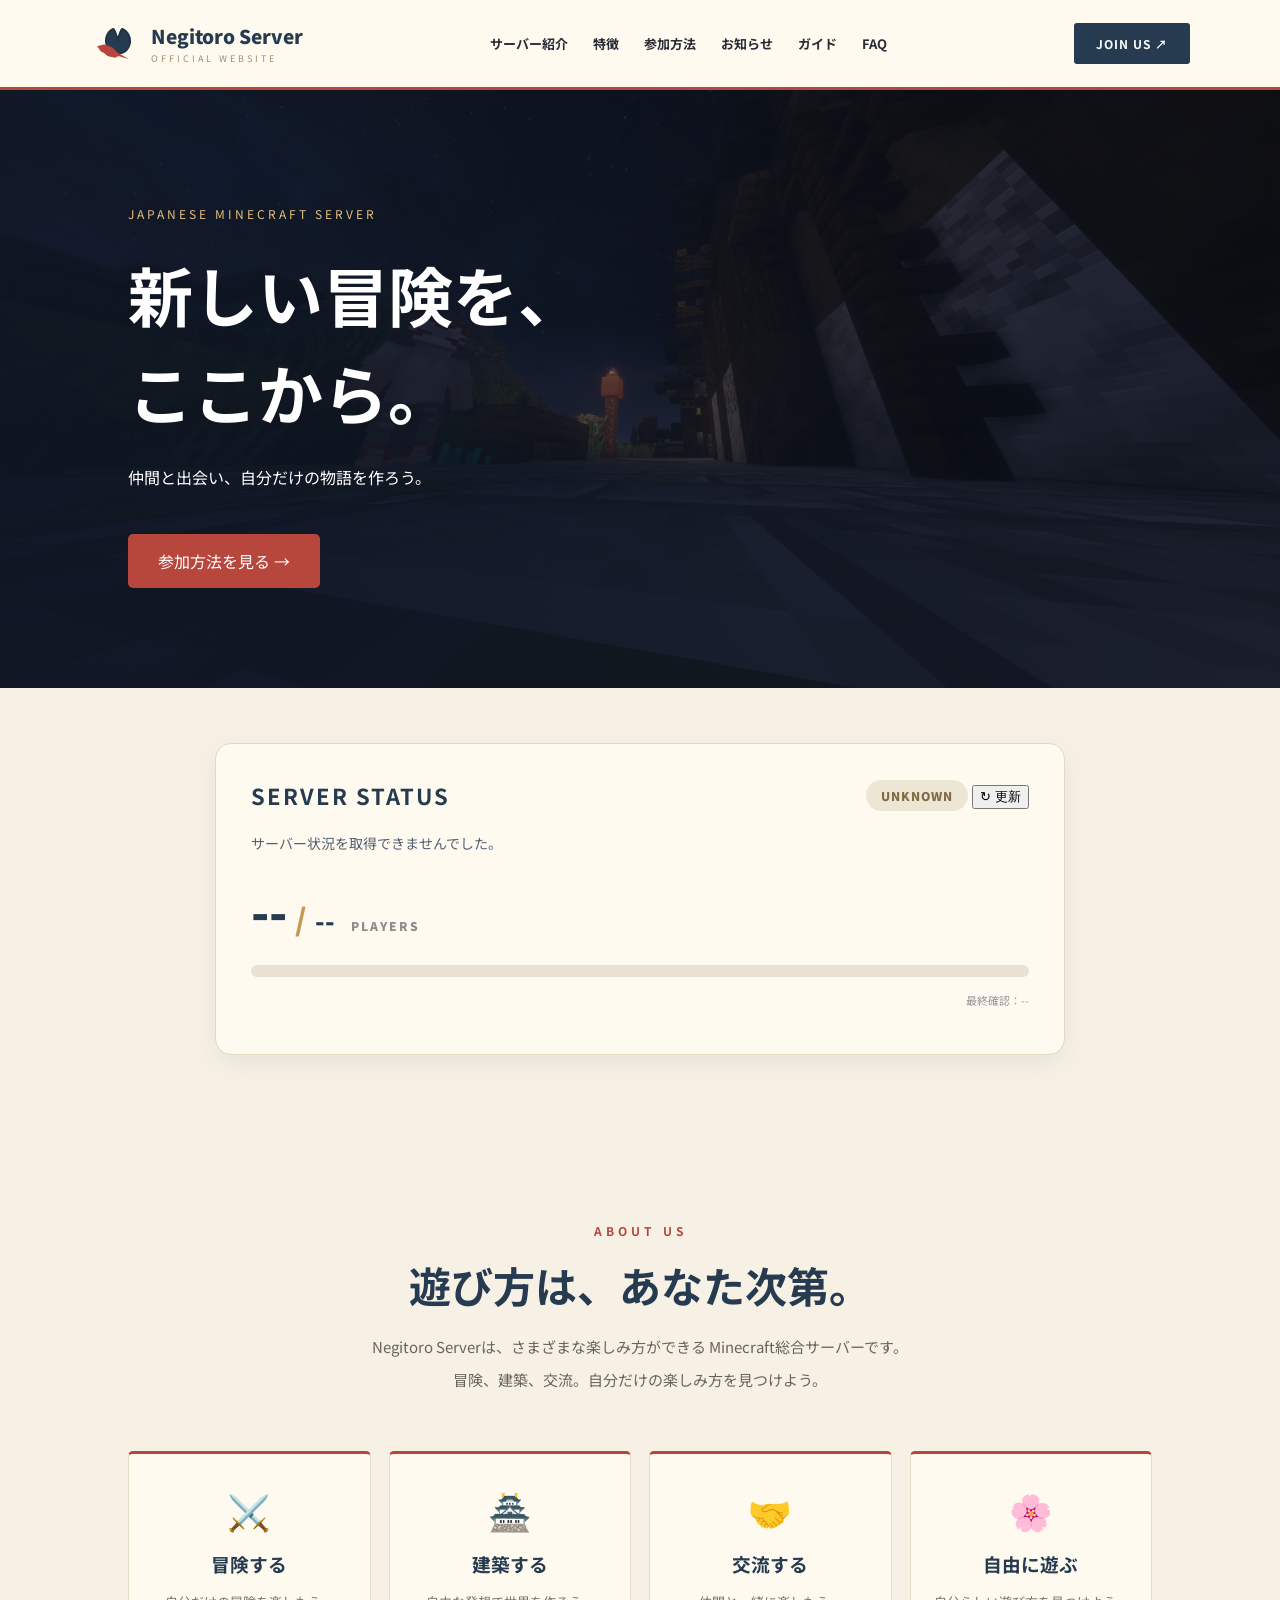
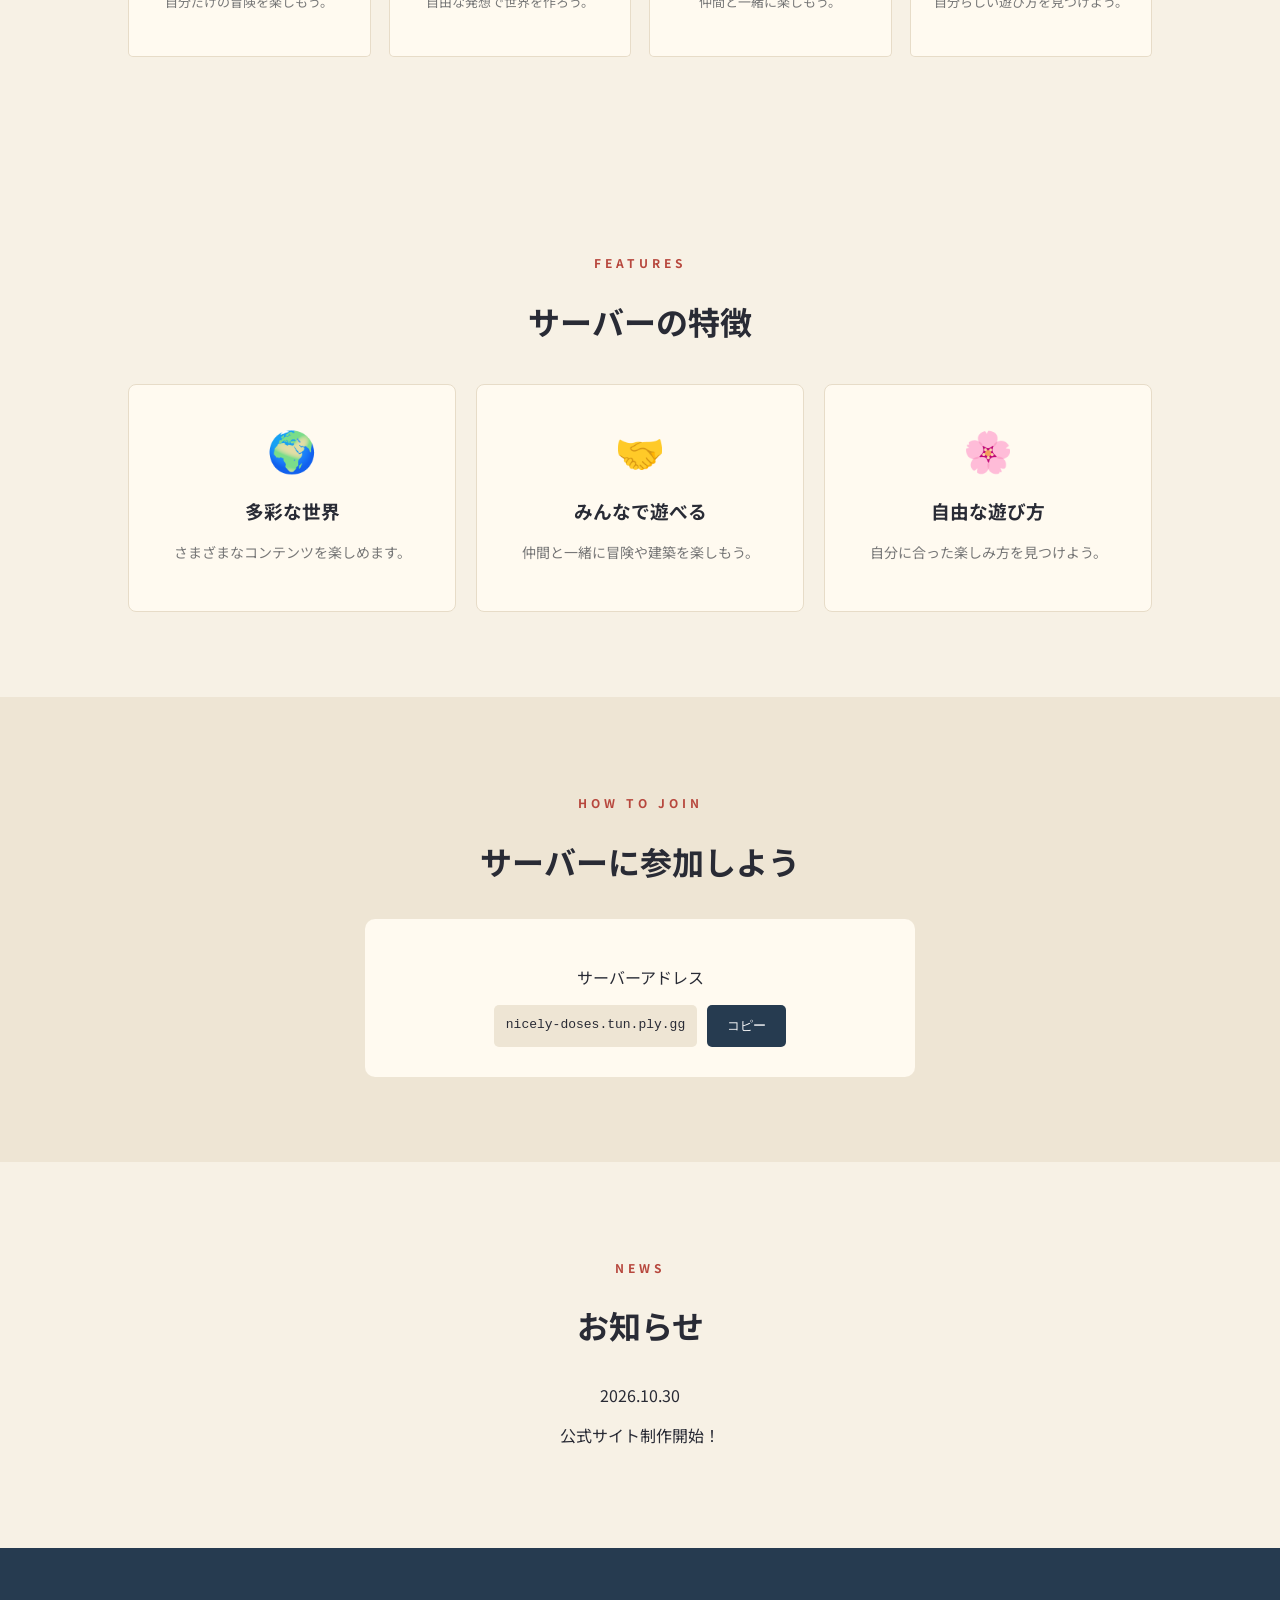
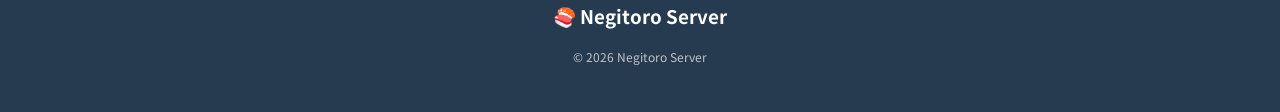
==== commit d6980fa8: "Update index.html" ====
--- a/index.html
+++ b/index.html
@@ -87,9 +87,17 @@
 
                     <h2>SERVER STATUS</h2>
 
-                    <span id="serverStatus" class="status-label unknown">
-                        CHECKING
-                    </span>
+                    <div class="status-actions">
+
+                        <span id="serverStatus" class="status-label unknown">
+                            CHECKING
+                        </span>
+
+                        <button id="refreshStatusButton" type="button">
+                            ↻ 更新
+                        </button>
+
+                    </div>
 
                 </div>
 
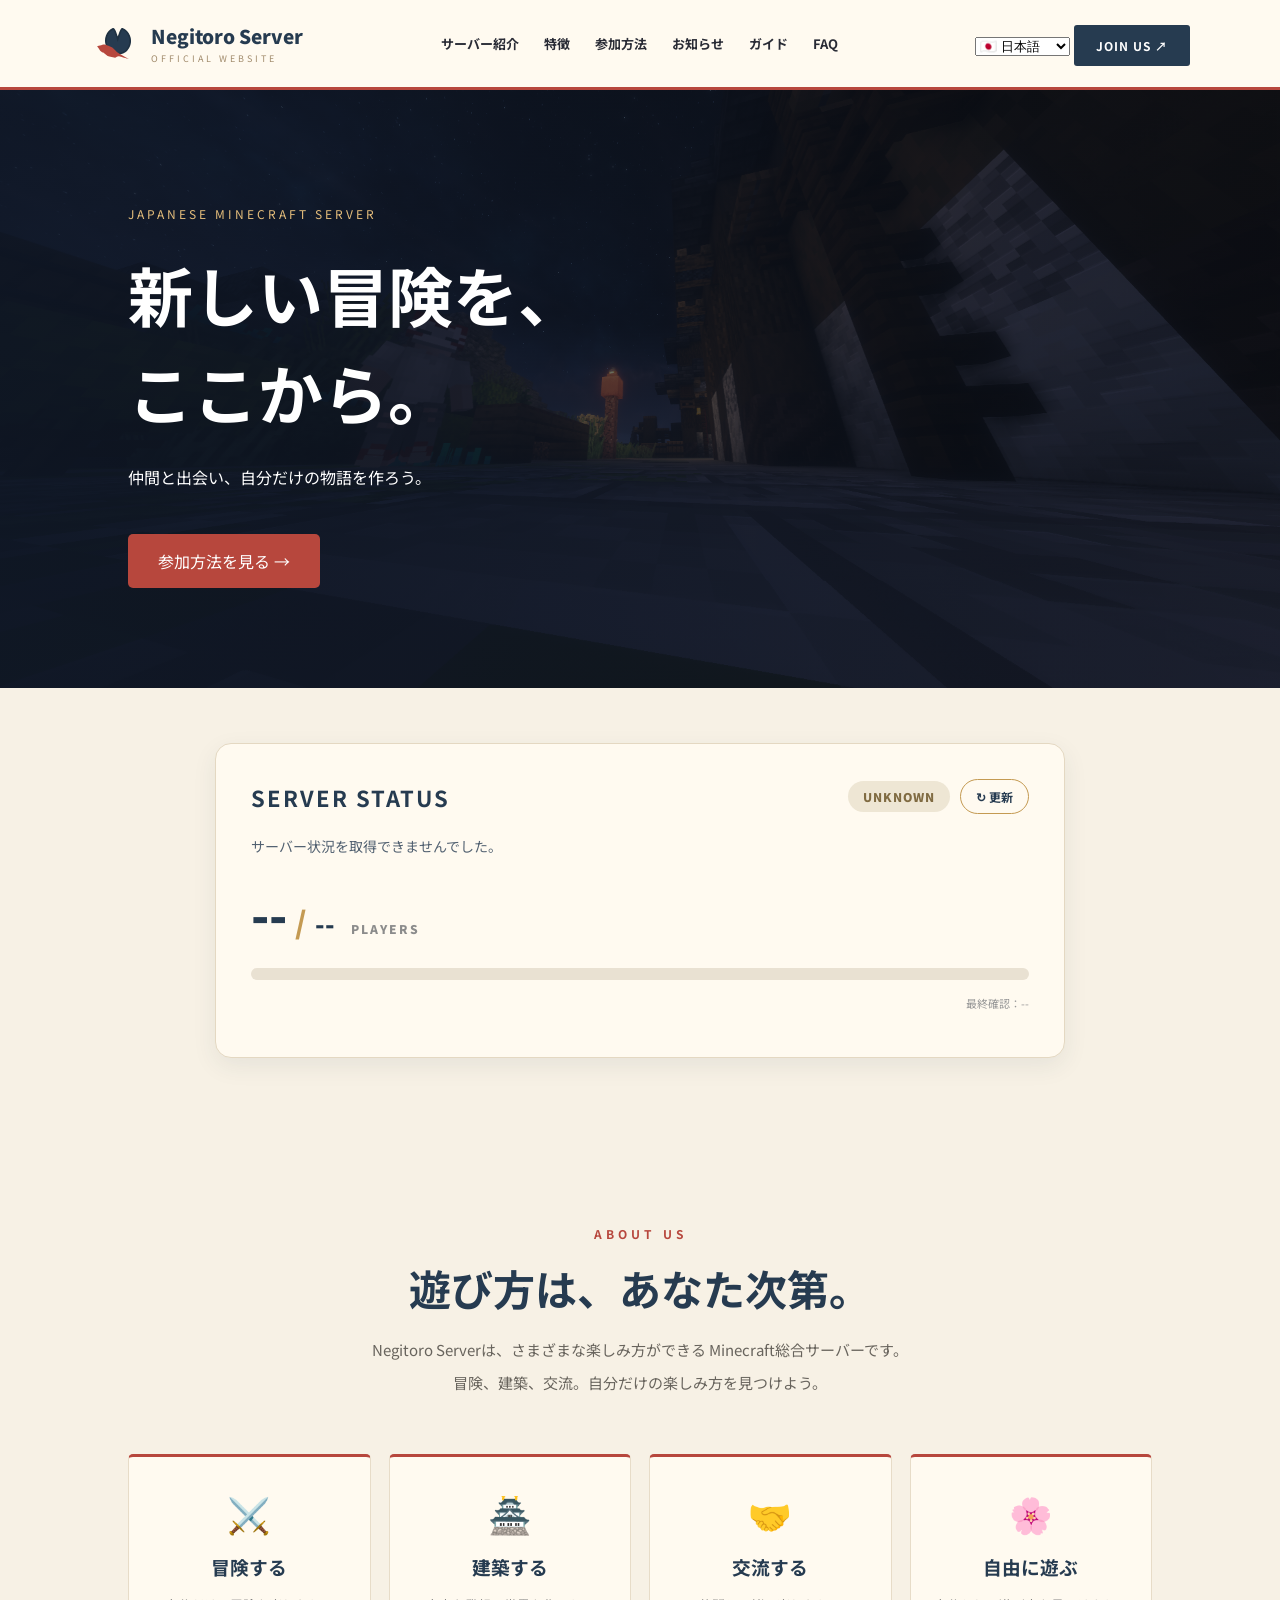
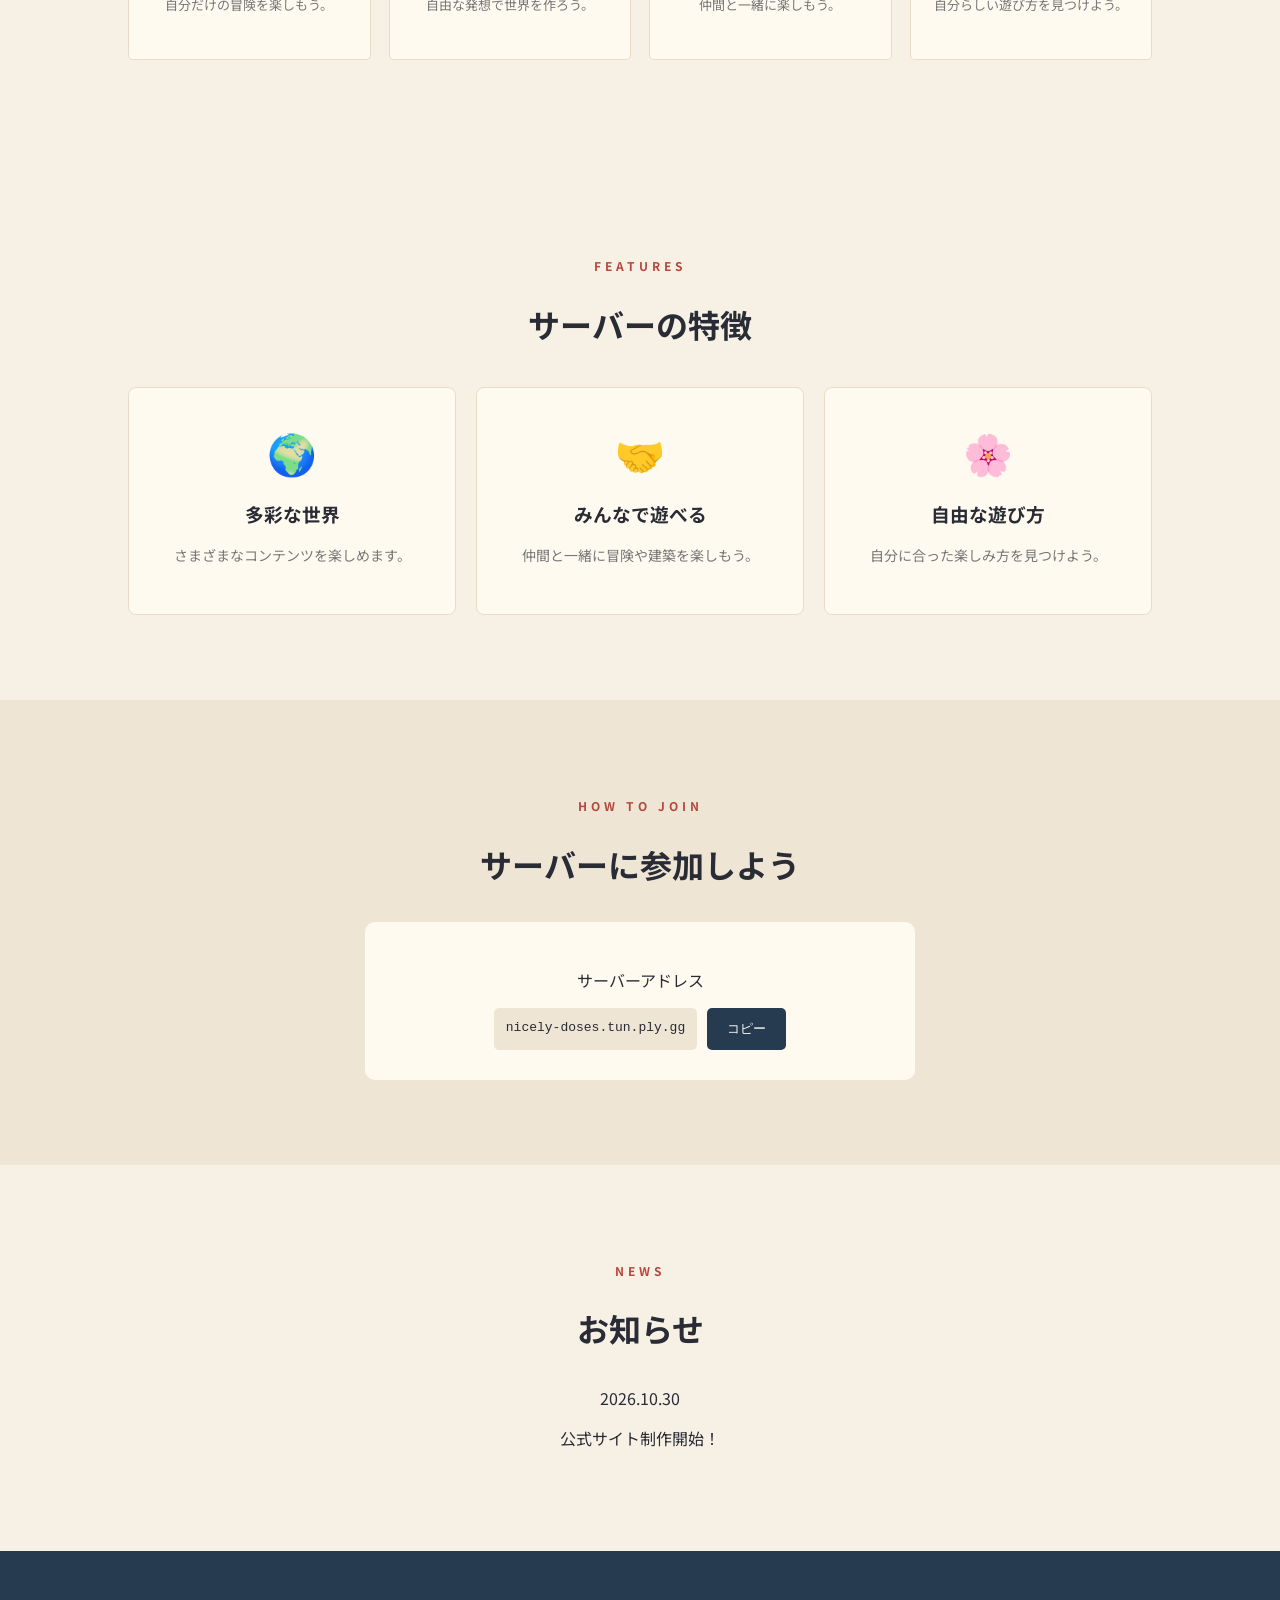
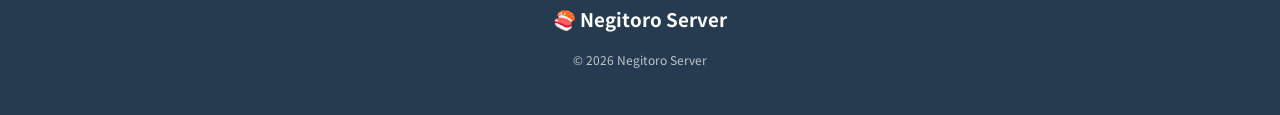
==== commit 97717c6a: "Update index.html" ====
--- a/index.html
+++ b/index.html
@@ -22,7 +22,6 @@
     <header class="header">
 
         <a href="#" class="logo">
-
             <span class="logo-mark">
                 <img src="images/waterlily.svg" alt="Negitoro Server">
             </span>
@@ -31,21 +30,34 @@
                 <strong>Negitoro Server</strong>
                 <small>OFFICIAL WEBSITE</small>
             </span>
-
         </a>
 
         <nav>
-            <a href="servers.html">サーバー紹介</a>
-            <a href="#features">特徴</a>
-            <a href="#join">参加方法</a>
-            <a href="#news">お知らせ</a>
-            <a href="guide.html">ガイド</a>
+            <a href="servers.html" data-i18n="nav_servers">サーバー紹介</a>
+            <a href="#features" data-i18n="nav_features">特徴</a>
+            <a href="#join" data-i18n="nav_join">参加方法</a>
+            <a href="#news" data-i18n="nav_news">お知らせ</a>
+            <a href="guide.html" data-i18n="nav_guide">ガイド</a>
             <a href="faq.html">FAQ</a>
         </nav>
 
-        <a href="#join" class="header-button">
-            JOIN US ↗
-        </a>
+        <div class="header-actions">
+
+            <select id="languageSelect" aria-label="Language">
+                <option value="ja">🇯🇵 日本語</option>
+                <option value="en">🇺🇸 English</option>
+                <option value="ko">🇰🇷 한국어</option>
+                <option value="zh-CN">🇨🇳 简体中文</option>
+                <option value="zh-TW">🇹🇼 繁體中文</option>
+                <option value="de">🇩🇪 Deutsch</option>
+                <option value="fr">🇫🇷 Français</option>
+            </select>
+
+            <a href="#join" class="header-button" data-i18n="header_button">
+                JOIN US ↗
+            </a>
+
+        </div>
 
     </header>
 
@@ -61,22 +73,21 @@
                 </p>
 
                 <h1>
-                    新しい冒険を、<br>
-                    ここから。
+                    <span data-i18n="hero_title_1">新しい冒険を、</span><br>
+                    <span data-i18n="hero_title_2">ここから。</span>
                 </h1>
 
-                <p>
+                <p data-i18n="hero_description">
                     仲間と出会い、自分だけの物語を作ろう。
                 </p>
 
-                <a href="#join" class="main-button">
+                <a href="#join" class="main-button" data-i18n="hero_button">
                     参加方法を見る →
                 </a>
 
             </div>
 
         </section>
-
 
         <!-- Server Status -->
         <section class="server-status-section">
@@ -93,7 +104,7 @@
                             CHECKING
                         </span>
 
-                        <button id="refreshStatusButton" type="button">
+                        <button id="refreshStatusButton" type="button" data-i18n="refresh">
                             ↻ 更新
                         </button>
 
@@ -101,21 +112,17 @@
 
                 </div>
 
-                <p id="statusMessage">
+                <p id="statusMessage" data-i18n="status_checking">
                     サーバー状況を確認しています...
                 </p>
 
                 <div class="player-count">
 
                     <span id="playerCount">--</span>
-
                     <span class="player-separator">/</span>
-
                     <span id="playerMax">--</span>
 
-                    <span class="player-unit">
-                        PLAYERS
-                    </span>
+                    <span class="player-unit">PLAYERS</span>
 
                 </div>
 
@@ -124,28 +131,25 @@
                 </div>
 
                 <p id="statusLastUpdated" class="status-updated">
-                    最終確認：--
-                </p>
-
-            </div>
-
-        </section>
-
+                    <span data-i18n="last_updated">最終確認：</span>--
+                </p>
+
+            </div>
+
+        </section>
 
         <!-- About -->
         <section id="about" class="section about-section">
 
             <div class="about-heading">
 
-                <p class="section-label">
-                    ABOUT US
-                </p>
-
-                <h2>
+                <p class="section-label">ABOUT US</p>
+
+                <h2 data-i18n="about_title">
                     遊び方は、あなた次第。
                 </h2>
 
-                <p class="about-description">
+                <p class="about-description" data-i18n="about_description">
                     Negitoro Serverは、さまざまな楽しみ方ができる
                     Minecraft総合サーバーです。<br>
                     冒険、建築、交流。自分だけの楽しみ方を見つけよう。
@@ -157,79 +161,73 @@
 
                 <div class="about-card">
                     <span>⚔️</span>
-                    <h3>冒険する</h3>
-                    <p>自分だけの冒険を楽しもう。</p>
+                    <h3 data-i18n="about_adventure_title">冒険する</h3>
+                    <p data-i18n="about_adventure_text">自分だけの冒険を楽しもう。</p>
                 </div>
 
                 <div class="about-card">
                     <span>🏯</span>
-                    <h3>建築する</h3>
-                    <p>自由な発想で世界を作ろう。</p>
+                    <h3 data-i18n="about_build_title">建築する</h3>
+                    <p data-i18n="about_build_text">自由な発想で世界を作ろう。</p>
                 </div>
 
                 <div class="about-card">
                     <span>🤝</span>
-                    <h3>交流する</h3>
-                    <p>仲間と一緒に楽しもう。</p>
+                    <h3 data-i18n="about_social_title">交流する</h3>
+                    <p data-i18n="about_social_text">仲間と一緒に楽しもう。</p>
                 </div>
 
                 <div class="about-card">
                     <span>🌸</span>
-                    <h3>自由に遊ぶ</h3>
-                    <p>自分らしい遊び方を見つけよう。</p>
-                </div>
-
-            </div>
-
-        </section>
-
+                    <h3 data-i18n="about_free_title">自由に遊ぶ</h3>
+                    <p data-i18n="about_free_text">自分らしい遊び方を見つけよう。</p>
+                </div>
+
+            </div>
+
+        </section>
 
         <!-- Features -->
         <section id="features" class="section">
 
-            <p class="section-label">
-                FEATURES
-            </p>
-
-            <h2>サーバーの特徴</h2>
+            <p class="section-label">FEATURES</p>
+
+            <h2 data-i18n="features_title">サーバーの特徴</h2>
 
             <div class="feature-grid">
 
                 <div class="feature-card">
                     <span>🌍</span>
-                    <h3>多彩な世界</h3>
-                    <p>さまざまなコンテンツを楽しめます。</p>
+                    <h3 data-i18n="feature_world_title">多彩な世界</h3>
+                    <p data-i18n="feature_world_text">さまざまなコンテンツを楽しめます。</p>
                 </div>
 
                 <div class="feature-card">
                     <span>🤝</span>
-                    <h3>みんなで遊べる</h3>
-                    <p>仲間と一緒に冒険や建築を楽しもう。</p>
+                    <h3 data-i18n="feature_friends_title">みんなで遊べる</h3>
+                    <p data-i18n="feature_friends_text">仲間と一緒に冒険や建築を楽しもう。</p>
                 </div>
 
                 <div class="feature-card">
                     <span>🌸</span>
-                    <h3>自由な遊び方</h3>
-                    <p>自分に合った楽しみ方を見つけよう。</p>
-                </div>
-
-            </div>
-
-        </section>
-
+                    <h3 data-i18n="feature_free_title">自由な遊び方</h3>
+                    <p data-i18n="feature_free_text">自分に合った楽しみ方を見つけよう。</p>
+                </div>
+
+            </div>
+
+        </section>
 
         <!-- Join -->
         <section id="join" class="section join-section">
 
-            <p class="section-label">
-                HOW TO JOIN
-            </p>
-
-            <h2>サーバーに参加しよう</h2>
+            <p class="section-label">HOW TO JOIN</p>
+
+            <h2 data-i18n="join_title">サーバーに参加しよう</h2>
 
             <div class="join-box">
 
-                <p>サーバーアドレス</p>
+                <p data-i18n="join_address">サーバーアドレス</p>
 
                 <div class="address-box">
 
@@ -237,7 +235,7 @@
                         nicely-doses.tun.ply.gg
                     </code>
 
-                    <button id="copyButton">
+                    <button id="copyButton" data-i18n="copy">
                         コピー
                     </button>
 
@@ -247,28 +245,26 @@
 
         </section>
 
-
         <!-- News -->
         <section id="news" class="section">
 
-            <p class="section-label">
-                NEWS
-            </p>
-
-            <h2>お知らせ</h2>
+            <p class="section-label">NEWS</p>
+
+            <h2 data-i18n="news_title">お知らせ</h2>
 
             <div class="news-card">
 
                 <span>2026.10.30</span>
 
-                <p>公式サイト制作開始！</p>
+                <p data-i18n="news_first">
+                    公式サイト制作開始！
+                </p>
 
             </div>
 
         </section>
 
     </main>
-
 
     <!-- Footer -->
     <footer class="footer">
@@ -279,7 +275,6 @@
 
     </footer>
 
-
     <!-- JavaScript -->
     <script src="script.js"></script>
 
--- a/style.css
+++ b/style.css
@@ -680,8 +680,6 @@
     filter: brightness(0.9);
 }
 
-/* Lightbox Background */
-
 #image-lightbox {
     position: fixed;
     inset: 0;
@@ -702,16 +700,12 @@
     transition: opacity 0.3s ease, visibility 0.3s ease;
 }
 
-/* Open */
-
 #image-lightbox.active {
     opacity: 1;
     visibility: visible;
     pointer-events: auto;
 }
 
-/* Enlarged Image */
-
 #image-lightbox img {
     max-width: 90vw;
     max-height: 85vh;
@@ -732,8 +726,6 @@
 #image-lightbox.active img {
     transform: scale(1);
 }
-
-/* Close Button */
 
 #lightbox-close {
     position: absolute;
@@ -891,6 +883,40 @@
     text-align: right;
 }
 
+/* =================================
+   Server Status Refresh Button
+================================= */
+
+.status-actions {
+    display: flex;
+    align-items: center;
+    gap: 10px;
+}
+
+#refreshStatusButton {
+    padding: 8px 15px;
+    border: 1px solid var(--gold);
+    border-radius: 30px;
+    background: transparent;
+    color: var(--navy);
+    font-family: inherit;
+    font-size: 12px;
+    font-weight: 700;
+    cursor: pointer;
+    transition: 0.2s ease;
+}
+
+#refreshStatusButton:hover:not(:disabled) {
+    background: var(--navy);
+    color: white;
+    border-color: var(--navy);
+}
+
+#refreshStatusButton:disabled {
+    opacity: 0.6;
+    cursor: wait;
+}
+
 @media (max-width: 600px) {
     .server-status-card {
         padding: 25px 20px;
@@ -904,3 +930,10 @@
         font-size: 40px;
     }
 }
+
+@media (max-width: 500px) {
+    .status-actions {
+        width: 100%;
+        justify-content: space-between;
+    }
+}
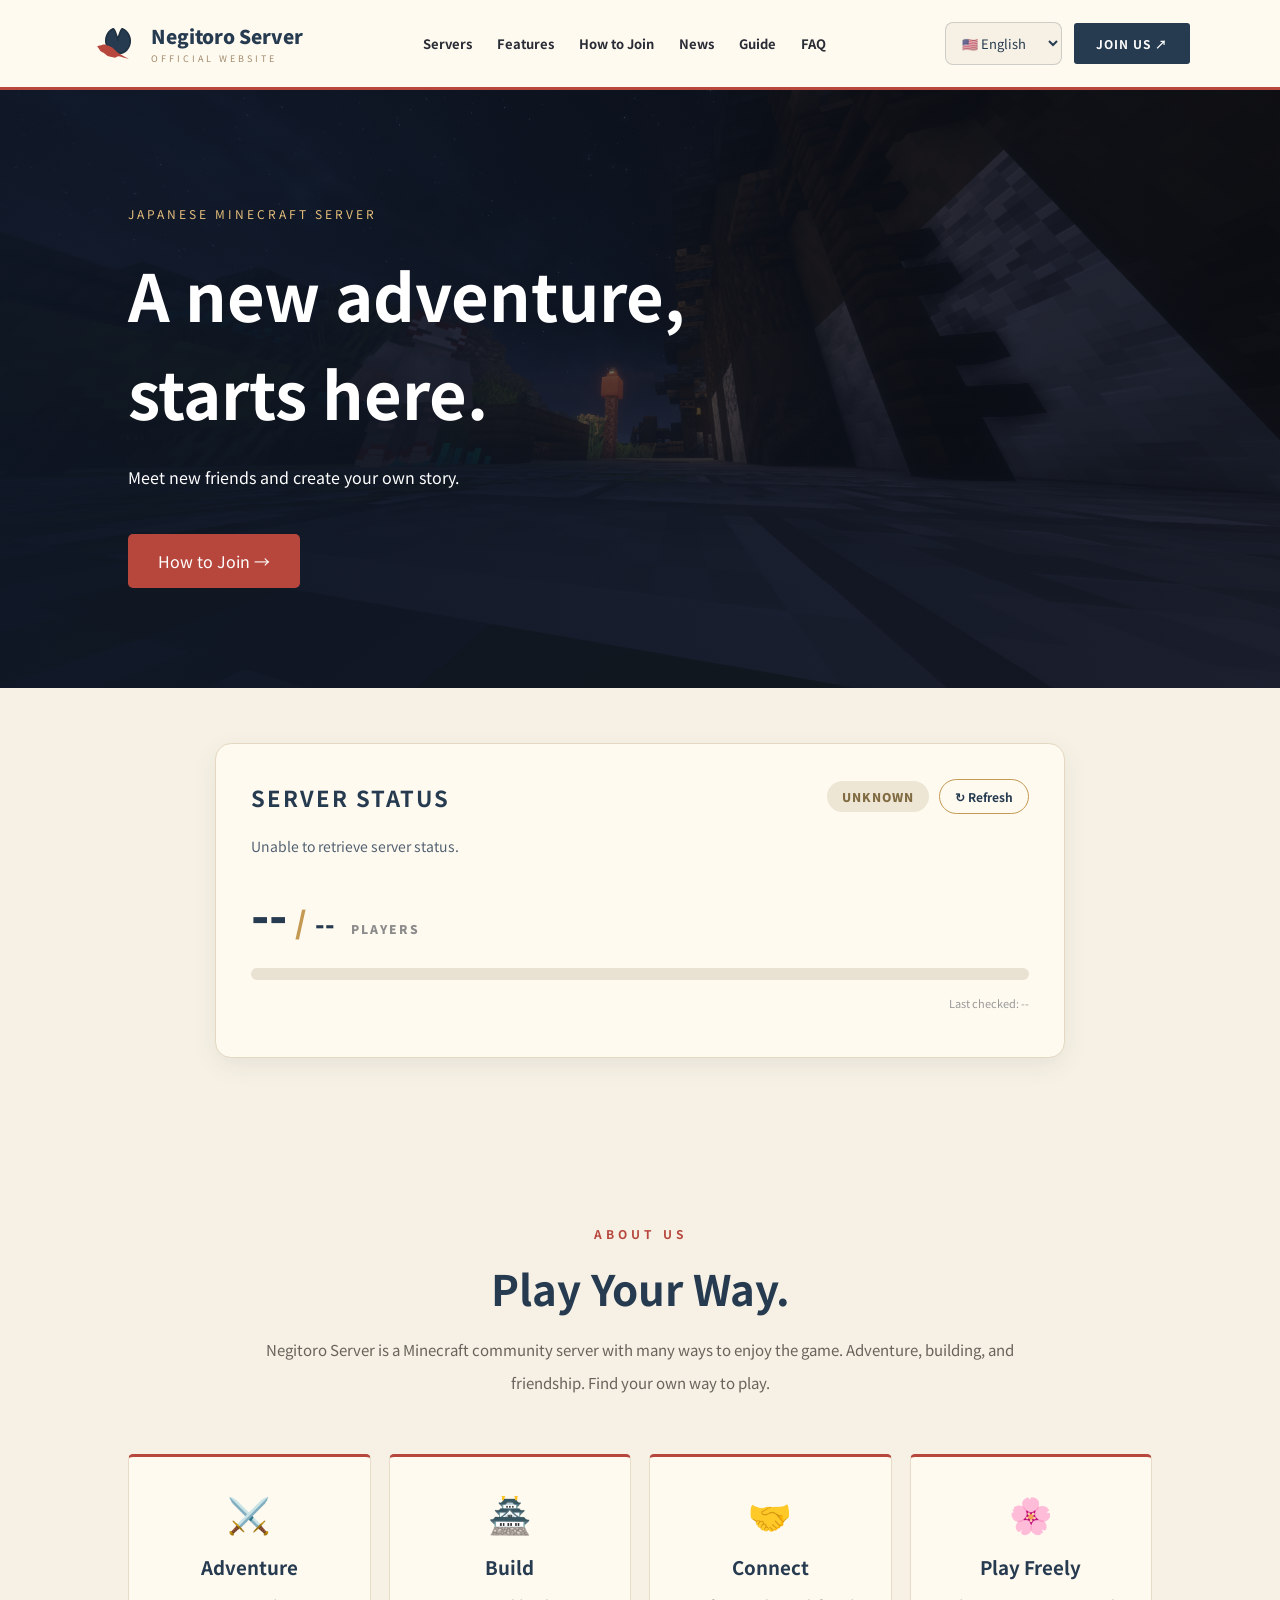
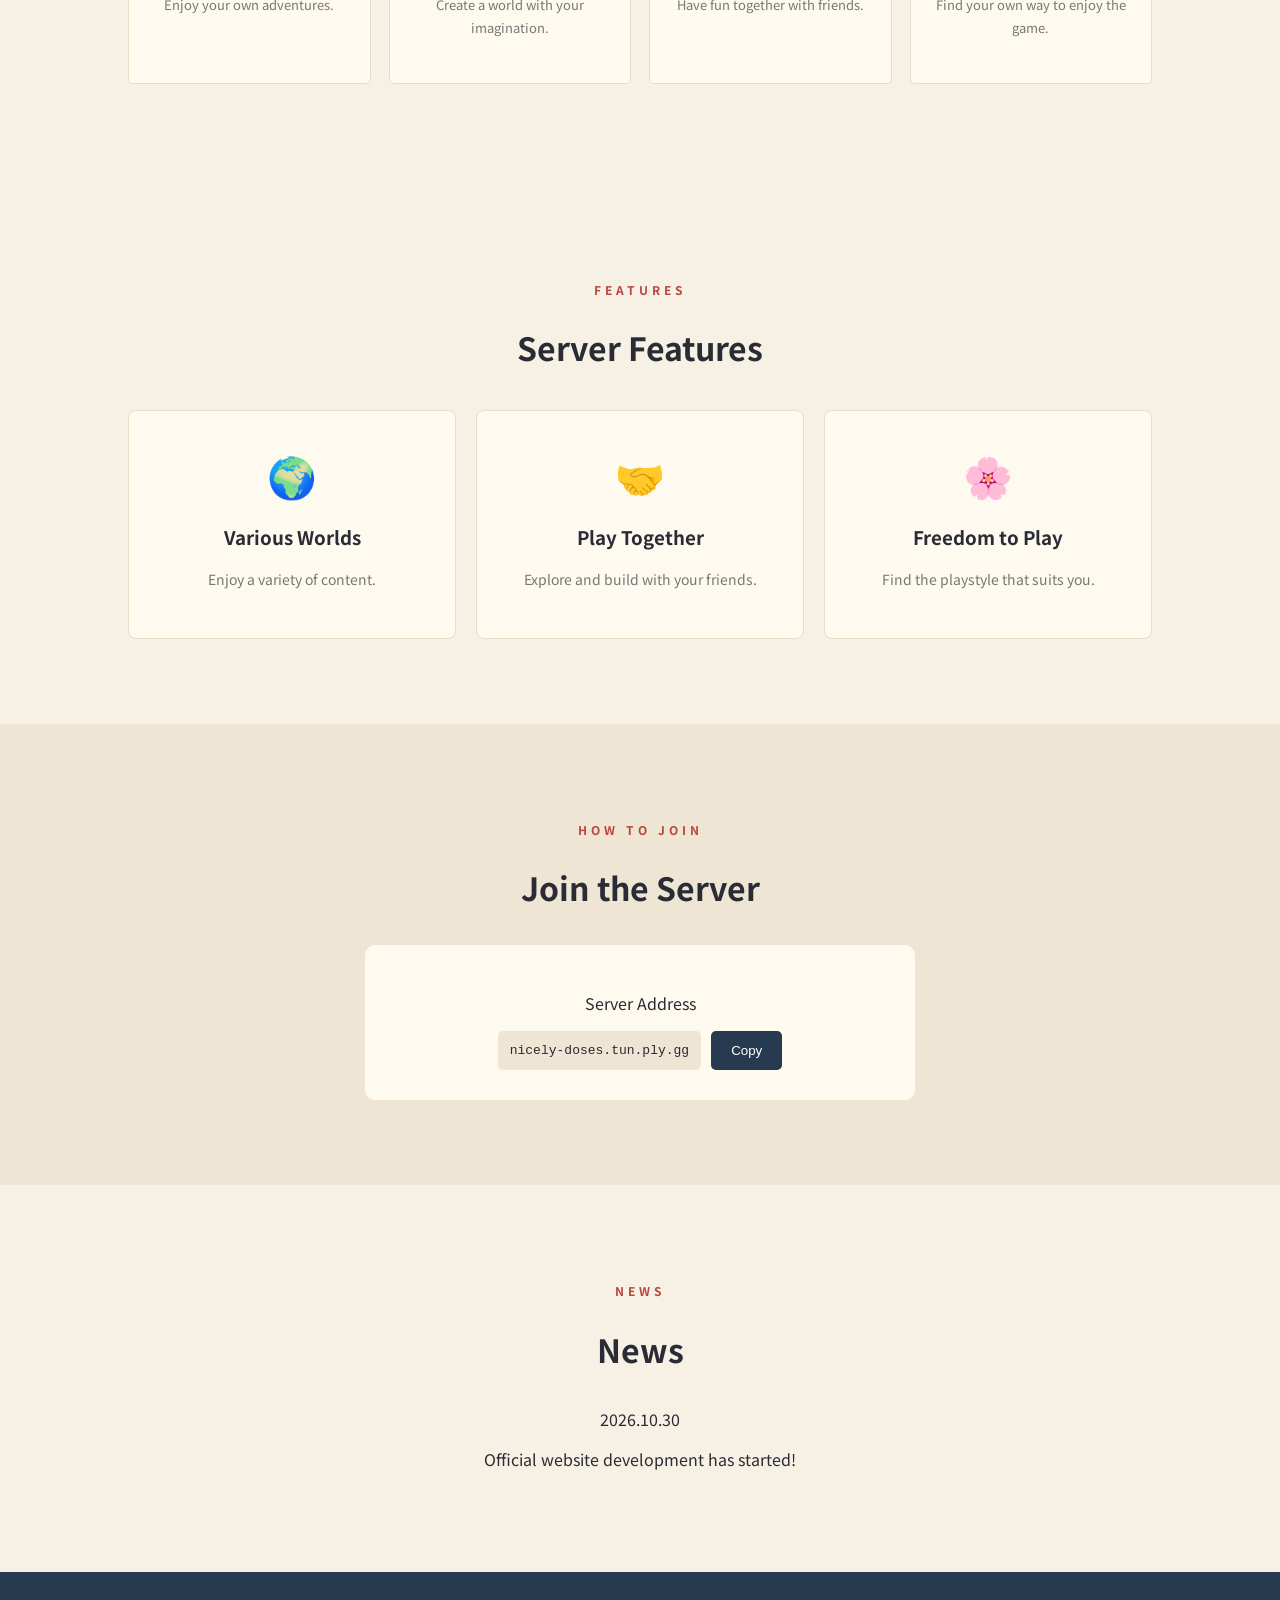
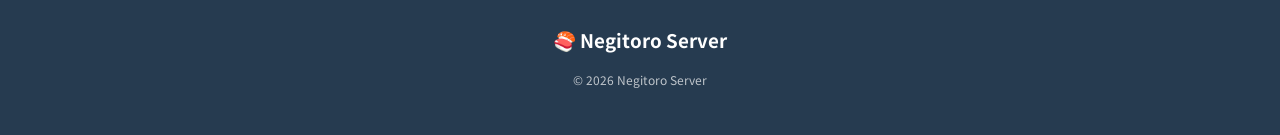
==== commit ae2c3118: "Update index.html" ====
--- a/index.html
+++ b/index.html
@@ -276,7 +276,7 @@
     </footer>
 
     <!-- JavaScript -->
-    <script src="script.js"></script>
+    <script src="script.js?v=2"></script>
 
 </body>
 </html>
--- a/style.css
+++ b/style.css
@@ -937,3 +937,39 @@
         justify-content: space-between;
     }
 }
+/* ========================================
+   Language Selector
+======================================== */
+
+.header-actions {
+    display: flex;
+    align-items: center;
+    gap: 12px;
+}
+
+#languageSelect {
+    padding: 10px 12px;
+    border: 1px solid rgba(38, 59, 80, 0.2);
+    border-radius: 8px;
+    background: #f7f1e5;
+    color: #263b50;
+    font-family: inherit;
+    font-size: 13px;
+    cursor: pointer;
+}
+
+#languageSelect:focus {
+    outline: 2px solid #c49a52;
+    outline-offset: 2px;
+}
+
+@media (max-width: 768px) {
+    .header-actions {
+        gap: 6px;
+    }
+
+    #languageSelect {
+        max-width: 125px;
+        padding: 8px 6px;
+    }
+}
